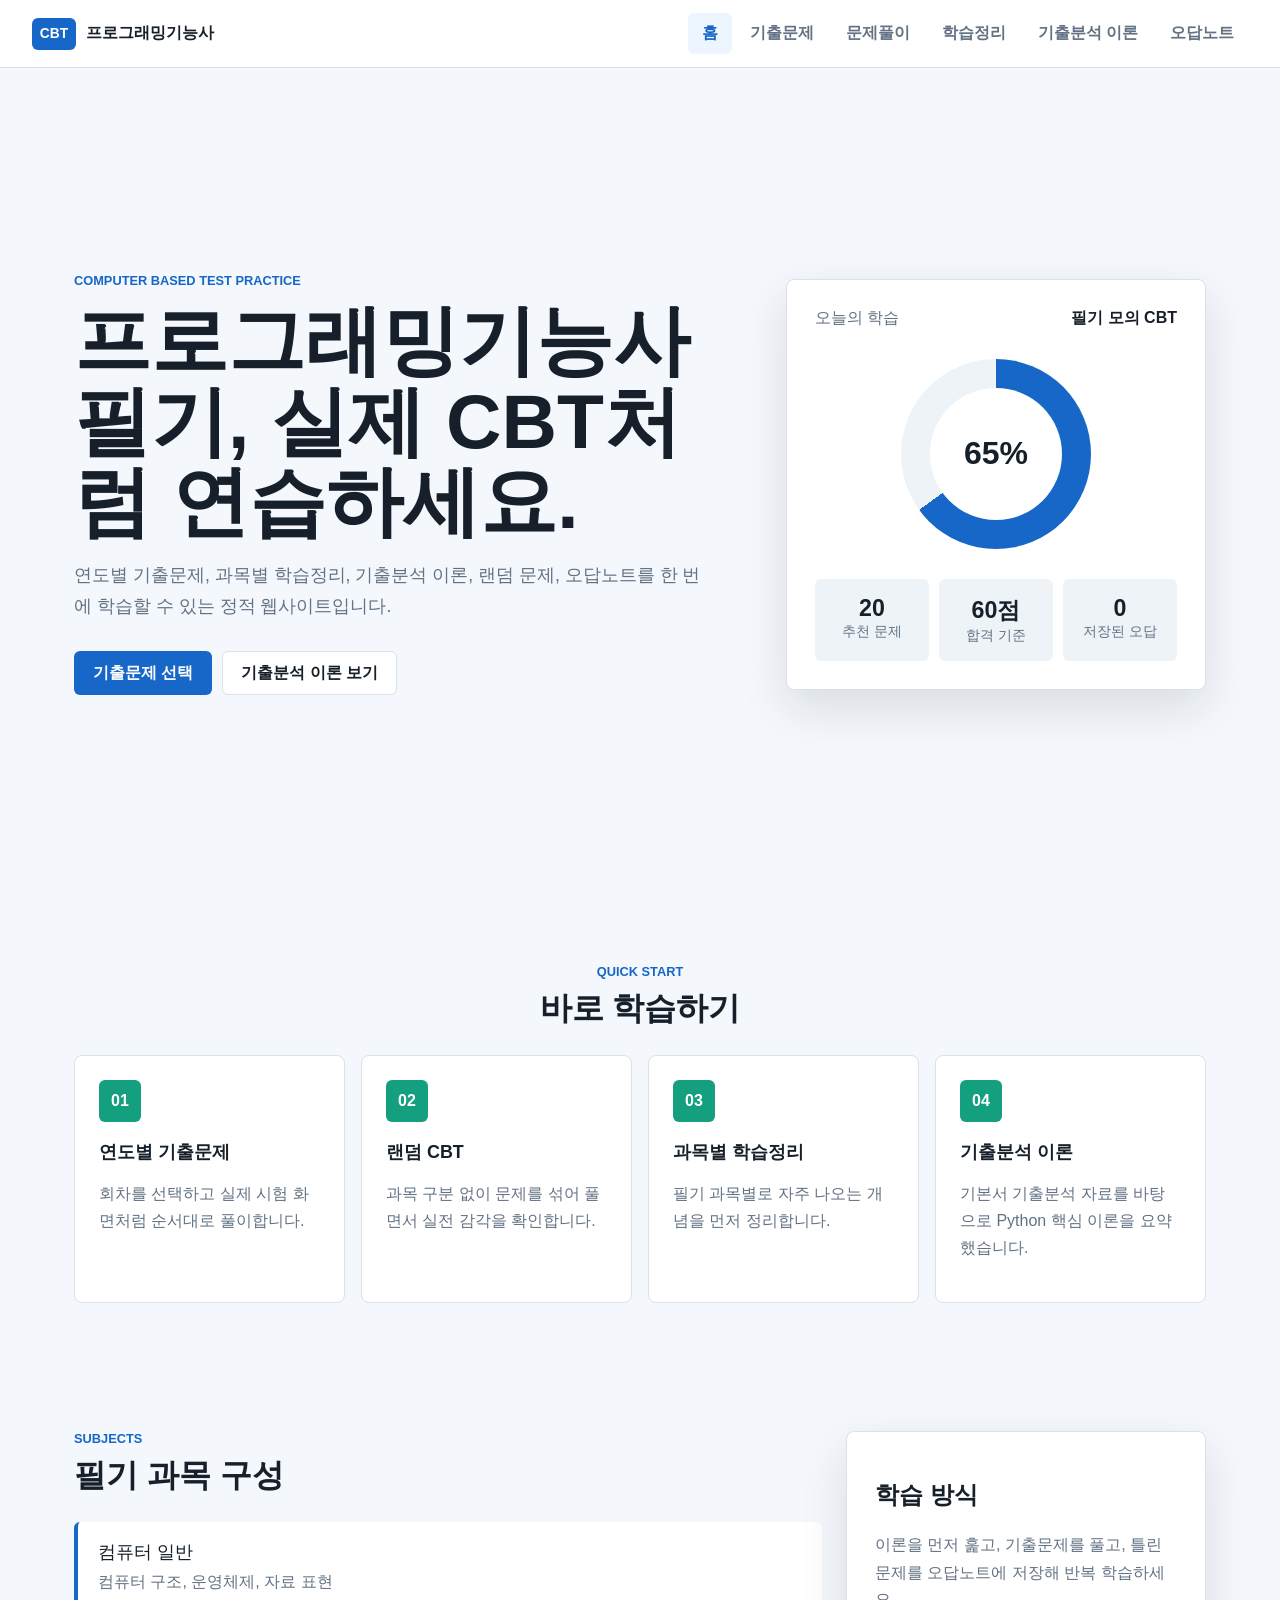
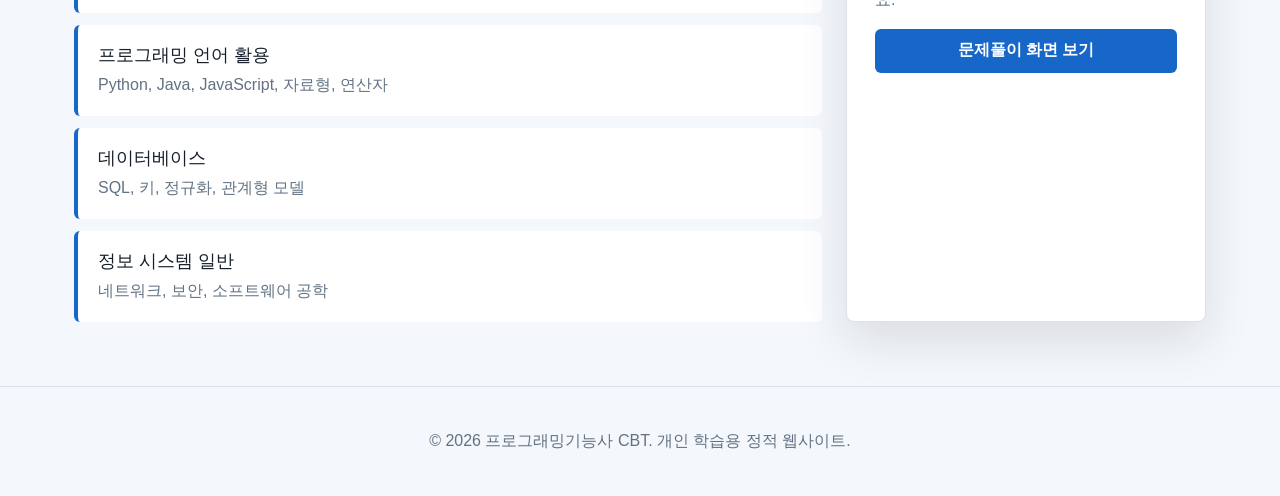
==== index.html @ 8506a298 "Add files via upload" ====
<!DOCTYPE html>
<html lang="ko">
<head>
  <meta charset="UTF-8" />
  <meta name="viewport" content="width=device-width, initial-scale=1.0" />
  <title>프로그래밍기능사 CBT</title>
  <link rel="stylesheet" href="css/style.css" />
</head>
<body>
  <header class="topbar">
    <a class="brand" href="index.html">
      <span class="brand-mark">CBT</span>
      <span>프로그래밍기능사</span>
    </a>
    <button class="icon-button menu-toggle" id="menuToggle" type="button" aria-label="메뉴 열기">☰</button>
    <nav class="nav" id="navMenu" aria-label="주요 메뉴">
      <a href="index.html" aria-current="page">홈</a>
      <a href="pages/exam-list.html">기출문제</a>
      <a href="pages/quiz.html">문제풀이</a>
      <a href="pages/study.html">학습정리</a>
      <a href="pages/theory-python.html">기출분석 이론</a>
      <a href="pages/wrong-note.html">오답노트</a>
    </nav>
  </header>

  <main>
    <section class="hero">
      <div class="hero-copy">
        <p class="eyebrow">Computer Based Test Practice</p>
        <h1>프로그래밍기능사 필기, 실제 CBT처럼 연습하세요.</h1>
        <p class="hero-desc">
          연도별 기출문제, 과목별 학습정리, 기출분석 이론, 랜덤 문제, 오답노트를 한 번에 학습할 수 있는 정적 웹사이트입니다.
        </p>
        <div class="actions">
          <a class="button primary" href="pages/exam-list.html">기출문제 선택</a>
          <a class="button secondary" href="pages/theory-python.html">기출분석 이론 보기</a>
        </div>
      </div>

      <section class="exam-panel" aria-label="오늘의 CBT 현황">
        <div class="panel-head">
          <span>오늘의 학습</span>
          <strong>필기 모의 CBT</strong>
        </div>
        <div class="progress-ring" aria-label="목표 달성률 65%">
          <span>65%</span>
        </div>
        <div class="panel-grid">
          <div><strong>20</strong><span>추천 문제</span></div>
          <div><strong>60점</strong><span>합격 기준</span></div>
          <div><strong id="wrongCount">0</strong><span>저장된 오답</span></div>
        </div>
      </section>
    </section>

    <section class="section">
      <div class="section-heading">
        <p>Quick Start</p>
        <h2>바로 학습하기</h2>
      </div>
      <div class="quick-grid">
        <a class="quick-card" href="pages/exam-list.html">
          <span class="quick-icon">01</span>
          <h3>연도별 기출문제</h3>
          <p>회차를 선택하고 실제 시험 화면처럼 순서대로 풀이합니다.</p>
        </a>
        <a class="quick-card" href="pages/quiz.html?mode=random">
          <span class="quick-icon">02</span>
          <h3>랜덤 CBT</h3>
          <p>과목 구분 없이 문제를 섞어 풀면서 실전 감각을 확인합니다.</p>
        </a>
        <a class="quick-card" href="pages/study.html">
          <span class="quick-icon">03</span>
          <h3>과목별 학습정리</h3>
          <p>필기 과목별로 자주 나오는 개념을 먼저 정리합니다.</p>
        </a>
        <a class="quick-card" href="pages/theory-python.html">
          <span class="quick-icon">04</span>
          <h3>기출분석 이론</h3>
          <p>기본서 기출분석 자료를 바탕으로 Python 핵심 이론을 요약했습니다.</p>
        </a>
      </div>
    </section>

    <section class="section split-section">
      <div>
        <div class="section-heading left">
          <p>Subjects</p>
          <h2>필기 과목 구성</h2>
        </div>
        <div class="subject-stack">
          <article><span>컴퓨터 일반</span><p>컴퓨터 구조, 운영체제, 자료 표현</p></article>
          <article><span>프로그래밍 언어 활용</span><p>Python, Java, JavaScript, 자료형, 연산자</p></article>
          <article><span>데이터베이스</span><p>SQL, 키, 정규화, 관계형 모델</p></article>
          <article><span>정보 시스템 일반</span><p>네트워크, 보안, 소프트웨어 공학</p></article>
        </div>
      </div>
      <aside class="notice-panel">
        <h2>학습 방식</h2>
        <p>이론을 먼저 훑고, 기출문제를 풀고, 틀린 문제를 오답노트에 저장해 반복 학습하세요.</p>
        <a class="button primary full" href="pages/quiz.html">문제풀이 화면 보기</a>
      </aside>
    </section>
  </main>

  <footer class="footer">
    <p>© 2026 프로그래밍기능사 CBT. 개인 학습용 정적 웹사이트.</p>
  </footer>

  <script src="js/main.js"></script>
</body>
</html>
---- css/style.css ----
:root {
  --bg: #f4f7fb;
  --surface: #ffffff;
  --surface-2: #eef3f8;
  --line: #d9e1ea;
  --text: #17202a;
  --muted: #627284;
  --primary: #1667c7;
  --primary-dark: #0e4f9f;
  --accent: #149f7f;
  --danger: #d64c4c;
  --shadow: 0 18px 48px rgba(23, 32, 42, 0.12);
}

* {
  box-sizing: border-box;
}

body {
  margin: 0;
  min-height: 100vh;
  color: var(--text);
  background: var(--bg);
  font-family: Arial, "Noto Sans KR", sans-serif;
}

a {
  color: inherit;
  text-decoration: none;
}

button,
input {
  font: inherit;
}

.topbar {
  position: sticky;
  top: 0;
  z-index: 10;
  display: flex;
  align-items: center;
  justify-content: space-between;
  min-height: 68px;
  padding: 0 32px;
  background: rgba(255, 255, 255, 0.94);
  border-bottom: 1px solid var(--line);
  backdrop-filter: blur(16px);
}

.topbar.compact {
  position: static;
}

.brand {
  display: inline-flex;
  align-items: center;
  gap: 10px;
  font-weight: 800;
}

.brand-mark {
  display: inline-grid;
  width: 44px;
  height: 32px;
  place-items: center;
  color: #fff;
  background: var(--primary);
  border-radius: 6px;
  font-size: 0.86rem;
}

.nav {
  display: flex;
  align-items: center;
  gap: 4px;
}

.nav a {
  padding: 10px 14px;
  border-radius: 6px;
  color: var(--muted);
  font-weight: 700;
}

.nav a:hover,
.nav a[aria-current="page"] {
  color: var(--primary);
  background: #edf5ff;
}

.icon-button {
  border: 0;
  background: transparent;
  cursor: pointer;
}

.menu-toggle {
  display: none;
  font-size: 1.4rem;
}

.hero {
  display: grid;
  grid-template-columns: minmax(0, 1.1fr) 420px;
  gap: 48px;
  align-items: center;
  max-width: 1180px;
  min-height: calc(100vh - 68px);
  margin: 0 auto;
  padding: 56px 24px;
}

.hero-copy h1 {
  max-width: 760px;
  margin: 12px 0 18px;
  font-size: clamp(2.4rem, 6vw, 4.8rem);
  line-height: 1.05;
  letter-spacing: 0;
}

.eyebrow,
.section-heading p,
.page-title p {
  margin: 0;
  color: var(--primary);
  font-size: 0.8rem;
  font-weight: 800;
  text-transform: uppercase;
}

.hero-desc {
  max-width: 640px;
  margin: 0;
  color: var(--muted);
  font-size: 1.1rem;
  line-height: 1.8;
}

.actions,
.quiz-actions {
  display: flex;
  flex-wrap: wrap;
  gap: 10px;
  margin-top: 28px;
}

.button {
  display: inline-flex;
  align-items: center;
  justify-content: center;
  min-height: 44px;
  padding: 0 18px;
  border: 1px solid transparent;
  border-radius: 6px;
  cursor: pointer;
  font-weight: 800;
}

.button.primary {
  color: #fff;
  background: var(--primary);
}

.button.primary:hover {
  background: var(--primary-dark);
}

.button.secondary {
  color: var(--text);
  background: var(--surface);
  border-color: var(--line);
}

.button.full {
  width: 100%;
}

.button:disabled {
  opacity: 0.45;
  cursor: not-allowed;
}

.exam-panel,
.notice-panel {
  padding: 28px;
  background: var(--surface);
  border: 1px solid var(--line);
  border-radius: 8px;
  box-shadow: var(--shadow);
}

.panel-head {
  display: flex;
  justify-content: space-between;
  gap: 16px;
  color: var(--muted);
}

.panel-head strong {
  color: var(--text);
}

.progress-ring {
  display: grid;
  width: 190px;
  height: 190px;
  place-items: center;
  margin: 30px auto;
  background: conic-gradient(var(--primary) 0 65%, var(--surface-2) 65% 100%);
  border-radius: 50%;
}

.progress-ring span {
  display: grid;
  width: 132px;
  height: 132px;
  place-items: center;
  background: var(--surface);
  border-radius: 50%;
  font-size: 2rem;
  font-weight: 900;
}

.panel-grid,
.score-summary {
  display: grid;
  grid-template-columns: repeat(3, 1fr);
  gap: 10px;
}

.panel-grid div,
.score-summary div {
  padding: 16px;
  background: var(--surface-2);
  border-radius: 6px;
  text-align: center;
}

.panel-grid strong,
.score-summary strong {
  display: block;
  font-size: 1.45rem;
}

.panel-grid span,
.score-summary span {
  color: var(--muted);
  font-size: 0.86rem;
}

.section,
.page-shell {
  max-width: 1180px;
  margin: 0 auto;
  padding: 64px 24px;
}

.section-heading,
.page-title {
  margin-bottom: 24px;
  text-align: center;
}

.section-heading.left {
  text-align: left;
}

.section-heading h2,
.page-title h1 {
  margin: 8px 0 0;
  font-size: 2rem;
}

.quick-grid,
.study-grid {
  display: grid;
  grid-template-columns: repeat(4, 1fr);
  gap: 16px;
}

.quick-card,
.study-grid article,
.exam-card,
.wrong-card,
.empty-state {
  background: var(--surface);
  border: 1px solid var(--line);
  border-radius: 8px;
}

.quick-card {
  display: block;
  min-height: 210px;
  padding: 24px;
}

.quick-card:hover {
  border-color: var(--primary);
  box-shadow: 0 12px 30px rgba(22, 103, 199, 0.12);
}

.quick-icon {
  display: inline-grid;
  width: 42px;
  height: 42px;
  place-items: center;
  color: #fff;
  background: var(--accent);
  border-radius: 6px;
  font-weight: 900;
}

.quick-card h3,
.subject-stack span,
.study-grid h2,
.exam-card h2,
.wrong-card h2 {
  margin: 18px 0 8px;
  font-size: 1.12rem;
}

.quick-card p,
.subject-stack p,
.study-grid p,
.exam-card p,
.wrong-card p,
.notice-panel p {
  color: var(--muted);
  line-height: 1.7;
}

.split-section {
  display: grid;
  grid-template-columns: minmax(0, 1fr) 360px;
  gap: 24px;
}

.subject-stack {
  display: grid;
  gap: 12px;
}

.subject-stack article {
  padding: 18px 20px;
  background: var(--surface);
  border-left: 4px solid var(--primary);
  border-radius: 6px;
}

.subject-stack p {
  margin: 4px 0 0;
}

.footer {
  padding: 28px 24px;
  color: var(--muted);
  text-align: center;
  border-top: 1px solid var(--line);
}

.exam-list,
.wrong-list {
  display: grid;
  gap: 14px;
}

.exam-card,
.wrong-card {
  display: grid;
  grid-template-columns: minmax(0, 1fr) auto auto;
  gap: 20px;
  align-items: center;
  padding: 22px;
}

.exam-label,
.question-meta span,
.wrong-card span {
  display: inline-flex;
  padding: 6px 10px;
  color: var(--primary);
  background: #edf5ff;
  border-radius: 6px;
  font-size: 0.82rem;
  font-weight: 800;
}

.exam-meta {
  min-width: 86px;
  text-align: center;
}

.exam-meta strong {
  display: block;
  font-size: 1.7rem;
}

.exam-meta span {
  color: var(--muted);
  font-size: 0.82rem;
}

.quiz-layout {
  display: grid;
  grid-template-columns: 330px minmax(0, 1fr);
  min-height: calc(100vh - 68px);
}

.quiz-side {
  display: flex;
  flex-direction: column;
  gap: 24px;
  padding: 28px;
  background: #17202a;
  color: #fff;
}

.quiz-side .eyebrow {
  color: #84c5ff;
}

.quiz-side h1 {
  margin: 8px 0 0;
  font-size: 1.8rem;
}

.quiz-meter {
  display: grid;
  gap: 10px;
}

.meter-track {
  height: 10px;
  overflow: hidden;
  background: rgba(255, 255, 255, 0.2);
  border-radius: 999px;
}

.meter-track span {
  display: block;
  width: 0;
  height: 100%;
  background: var(--accent);
}

.quiz-side .score-summary div {
  background: rgba(255, 255, 255, 0.08);
}

.quiz-side .score-summary span {
  color: #c8d4df;
}

.number-board {
  display: grid;
  grid-template-columns: repeat(5, 1fr);
  gap: 8px;
}

.number-board button {
  height: 38px;
  color: #fff;
  background: rgba(255, 255, 255, 0.1);
  border: 1px solid rgba(255, 255, 255, 0.18);
  border-radius: 6px;
  cursor: pointer;
}

.number-board button.active {
  background: var(--primary);
}

.number-board button.solved {
  border-color: var(--accent);
}

.quiz-main {
  display: flex;
  flex-direction: column;
  justify-content: center;
  gap: 16px;
  padding: 32px;
}

.question-card {
  padding: 30px;
  background: var(--surface);
  border: 1px solid var(--line);
  border-radius: 8px;
  box-shadow: var(--shadow);
}

.question-meta {
  display: flex;
  flex-wrap: wrap;
  gap: 8px;
  margin-bottom: 18px;
}

.question-card h2 {
  margin: 0 0 24px;
  font-size: 1.45rem;
  line-height: 1.55;
}

.choice-list {
  display: grid;
  gap: 10px;
}

.choice {
  display: grid;
  grid-template-columns: 38px minmax(0, 1fr);
  gap: 12px;
  align-items: center;
  width: 100%;
  min-height: 58px;
  padding: 10px 14px;
  background: var(--surface);
  border: 1px solid var(--line);
  border-radius: 6px;
  cursor: pointer;
  text-align: left;
}

.choice span {
  display: grid;
  width: 34px;
  height: 34px;
  place-items: center;
  background: var(--surface-2);
  border-radius: 6px;
  font-weight: 900;
}

.choice.selected {
  border-color: var(--primary);
  background: #edf5ff;
}

.choice.correct {
  border-color: var(--accent);
  background: #eaf8f4;
}

.choice.wrong {
  border-color: var(--danger);
  background: #fff0f0;
}

.answer-box {
  margin-top: 18px;
  padding: 18px;
  background: var(--surface-2);
  border-radius: 6px;
}

.answer-box p {
  margin: 8px 0 0;
  color: var(--muted);
  line-height: 1.6;
}

.hidden {
  display: none;
}

.study-grid {
  grid-template-columns: repeat(2, 1fr);
}

.study-grid article,
.empty-state {
  padding: 24px;
}

.wrong-card {
  grid-template-columns: minmax(0, 1fr) auto;
}

.page-desc {
  max-width: 720px;
  margin: 12px auto 0;
  color: var(--muted);
  line-height: 1.7;
  text-transform: none;
  font-size: 1rem;
  font-weight: 400;
}

.text-link {
  display: inline-flex;
  margin-top: 10px;
  color: var(--primary);
  font-weight: 800;
}

.theory-shell {
  max-width: 1220px;
}

.theory-layout {
  display: grid;
  grid-template-columns: 220px minmax(0, 1fr);
  gap: 24px;
  align-items: start;
}

.theory-toc {
  position: sticky;
  top: 88px;
  display: grid;
  gap: 6px;
  padding: 14px;
  background: var(--surface);
  border: 1px solid var(--line);
  border-radius: 8px;
}

.theory-toc a {
  padding: 10px 12px;
  color: var(--muted);
  border-radius: 6px;
  font-weight: 800;
}

.theory-toc a:hover {
  color: var(--primary);
  background: #edf5ff;
}

.theory-content {
  display: grid;
  gap: 18px;
}

.theory-section {
  padding: 28px;
  background: var(--surface);
  border: 1px solid var(--line);
  border-radius: 8px;
}

.chapter-label {
  display: inline-grid;
  width: 42px;
  height: 34px;
  place-items: center;
  color: #fff;
  background: #8d67a8;
  border-radius: 6px;
  font-weight: 900;
}

.theory-section h2 {
  margin: 16px 0 10px;
  font-size: 1.45rem;
}

.theory-section p,
.theory-list {
  color: var(--muted);
  line-height: 1.75;
}

.theory-section pre {
  overflow-x: auto;
  margin: 18px 0 0;
  padding: 18px;
  background: #f0f3f6;
  border: 1px solid var(--line);
  border-radius: 6px;
}

.theory-section code {
  color: #17202a;
  font-family: Consolas, "Courier New", monospace;
  line-height: 1.6;
}

.note-box,
.tip-box {
  margin-top: 16px;
  padding: 16px;
  border-radius: 6px;
}

.note-box {
  background: #edf5ff;
  border-left: 4px solid var(--primary);
}

.tip-box {
  background: #f6effa;
  border-left: 4px solid #8d67a8;
}

.note-box p,
.tip-box p {
  margin: 6px 0 0;
}

.table-wrap {
  overflow-x: auto;
  margin-top: 16px;
}

.table-wrap table {
  width: 100%;
  border-collapse: collapse;
  min-width: 520px;
  background: var(--surface);
}

.table-wrap th,
.table-wrap td {
  padding: 12px 14px;
  border: 1px solid var(--line);
  text-align: left;
  vertical-align: top;
}

.table-wrap th {
  background: var(--surface-2);
}

.exam-point-grid {
  display: grid;
  grid-template-columns: repeat(2, 1fr);
  gap: 12px;
  margin-top: 16px;
}

.exam-point-grid div {
  padding: 16px;
  background: var(--surface-2);
  border-radius: 6px;
}

.exam-point-grid strong {
  display: block;
  margin-bottom: 6px;
}

@media (max-width: 920px) {
  .topbar {
    padding: 0 18px;
  }

  .menu-toggle {
    display: block;
  }

  .nav {
    position: absolute;
    top: 68px;
    right: 18px;
    left: 18px;
    display: none;
    flex-direction: column;
    align-items: stretch;
    padding: 12px;
    background: var(--surface);
    border: 1px solid var(--line);
    border-radius: 8px;
    box-shadow: var(--shadow);
  }

  .nav.open {
    display: flex;
  }

  .desktop-only {
    display: none;
  }

  .hero,
  .split-section,
  .quiz-layout,
  .theory-layout {
    grid-template-columns: 1fr;
  }

  .theory-toc {
    position: static;
    grid-template-columns: repeat(2, 1fr);
  }

  .hero {
    min-height: auto;
  }

  .quick-grid,
  .study-grid {
    grid-template-columns: repeat(2, 1fr);
  }

  .quiz-side {
    min-height: auto;
  }
}

@media (max-width: 640px) {
  .hero,
  .section,
  .page-shell,
  .quiz-main {
    padding: 36px 16px;
  }

  .quick-grid,
  .study-grid,
  .panel-grid,
  .score-summary {
    grid-template-columns: 1fr;
  }

  .exam-card,
  .wrong-card,
  .exam-point-grid {
    grid-template-columns: 1fr;
  }

  .quiz-actions {
    display: grid;
    grid-template-columns: 1fr 1fr;
  }
}
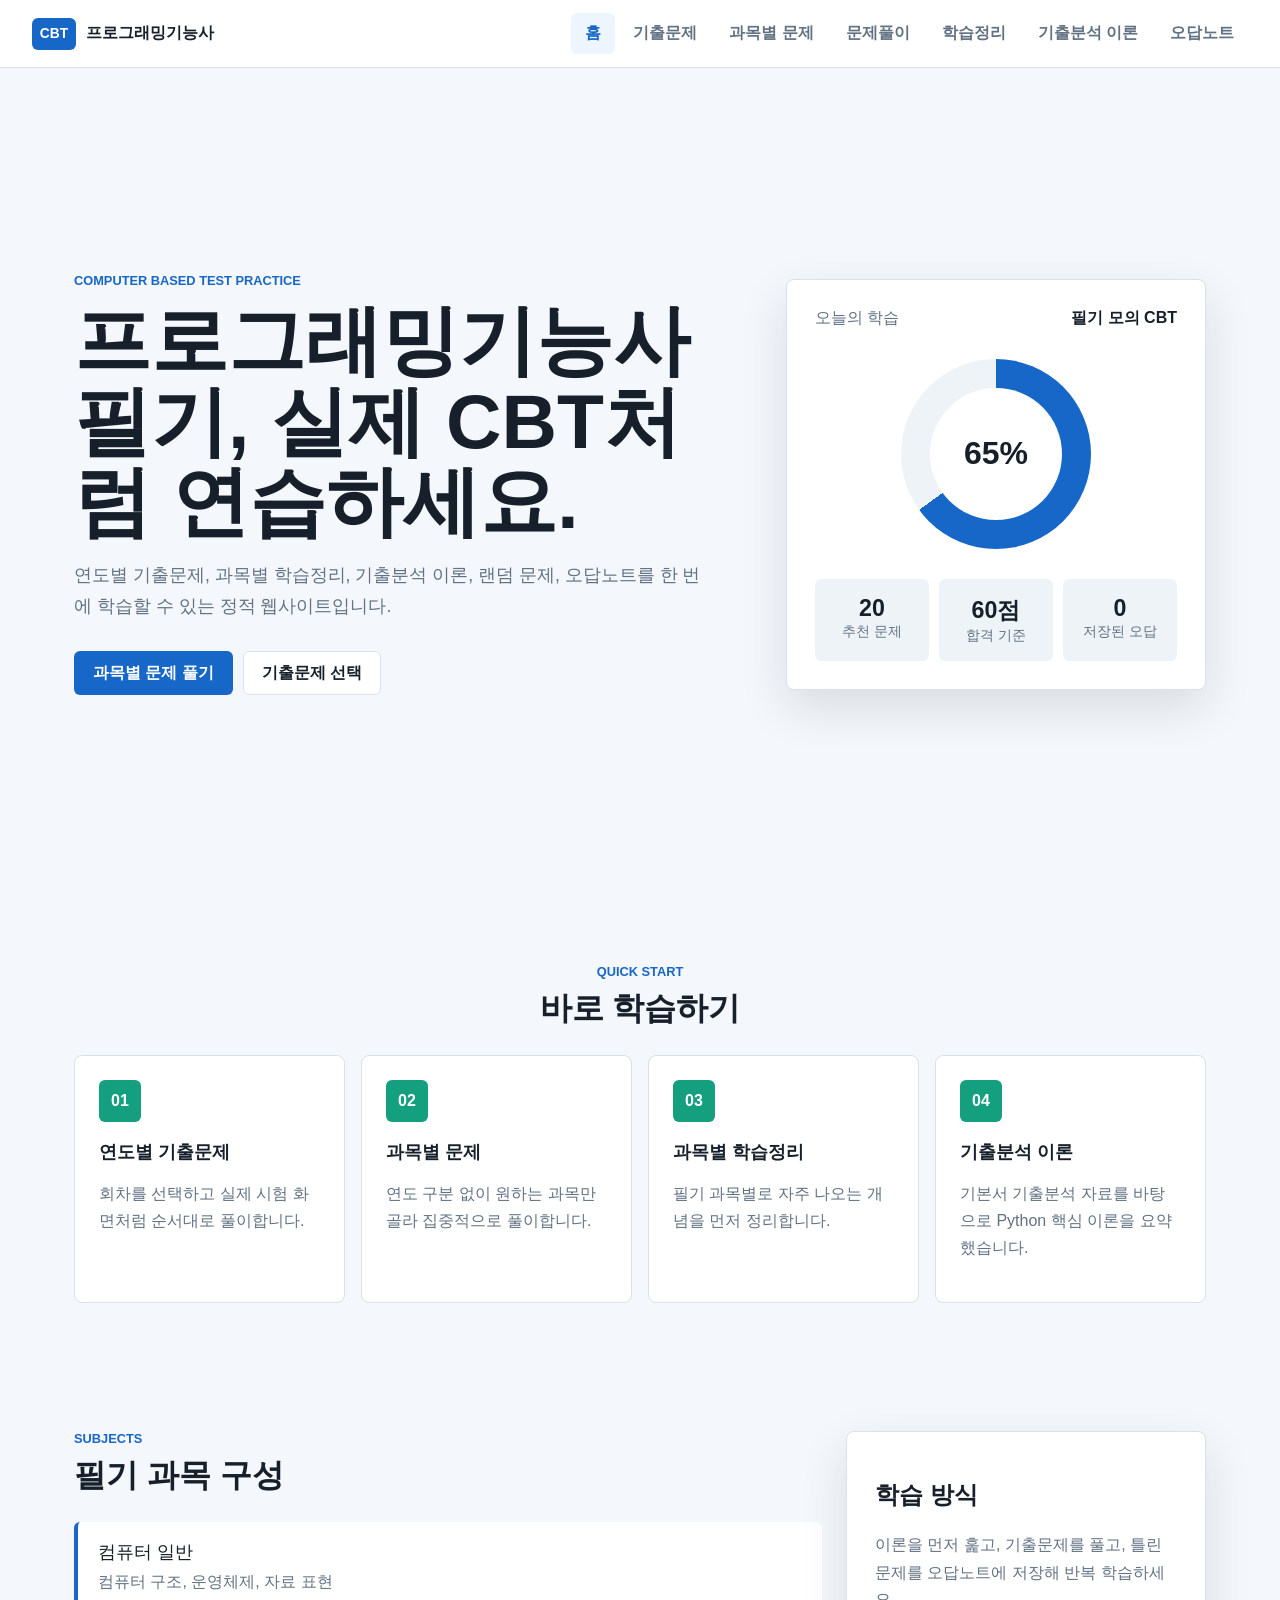
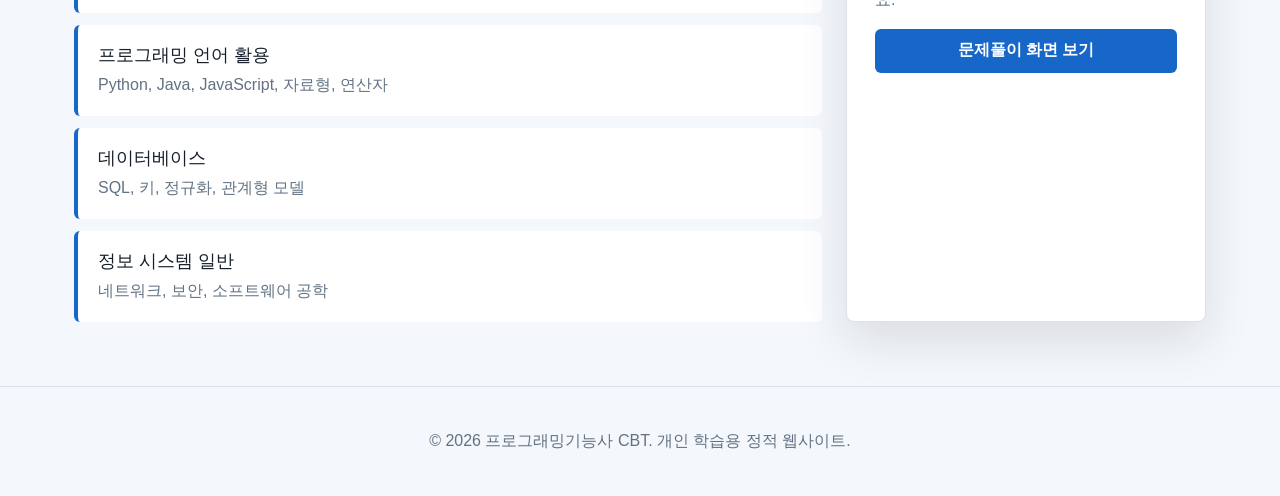
==== commit e5ded75e: "Add files via upload" ====
--- a/index.html
+++ b/index.html
@@ -16,6 +16,7 @@
     <nav class="nav" id="navMenu" aria-label="주요 메뉴">
       <a href="index.html" aria-current="page">홈</a>
       <a href="pages/exam-list.html">기출문제</a>
+      <a href="pages/subject-list.html">과목별 문제</a>
       <a href="pages/quiz.html">문제풀이</a>
       <a href="pages/study.html">학습정리</a>
       <a href="pages/theory-python.html">기출분석 이론</a>
@@ -32,8 +33,8 @@
           연도별 기출문제, 과목별 학습정리, 기출분석 이론, 랜덤 문제, 오답노트를 한 번에 학습할 수 있는 정적 웹사이트입니다.
         </p>
         <div class="actions">
-          <a class="button primary" href="pages/exam-list.html">기출문제 선택</a>
-          <a class="button secondary" href="pages/theory-python.html">기출분석 이론 보기</a>
+        <a class="button primary" href="pages/subject-list.html">과목별 문제 풀기</a>
+        <a class="button secondary" href="pages/exam-list.html">기출문제 선택</a>
         </div>
       </div>
 
@@ -64,10 +65,10 @@
           <h3>연도별 기출문제</h3>
           <p>회차를 선택하고 실제 시험 화면처럼 순서대로 풀이합니다.</p>
         </a>
-        <a class="quick-card" href="pages/quiz.html?mode=random">
+        <a class="quick-card" href="pages/subject-list.html">
           <span class="quick-icon">02</span>
-          <h3>랜덤 CBT</h3>
-          <p>과목 구분 없이 문제를 섞어 풀면서 실전 감각을 확인합니다.</p>
+          <h3>과목별 문제</h3>
+          <p>연도 구분 없이 원하는 과목만 골라 집중적으로 풀이합니다.</p>
         </a>
         <a class="quick-card" href="pages/study.html">
           <span class="quick-icon">03</span>
--- a/css/style.css
+++ b/css/style.css
@@ -467,12 +467,27 @@
   cursor: pointer;
 }
 
+.number-board button.unsolved {
+  color: #d8e2ec;
+  background: #26313d;
+  border-color: #4a5664;
+}
+
+.number-board button.solved {
+  color: #ffffff;
+  background: #149f7f;
+  border-color: #41d4b2;
+  box-shadow: inset 0 0 0 1px rgba(255, 255, 255, 0.18);
+}
+
 .number-board button.active {
   background: var(--primary);
-}
-
-.number-board button.solved {
-  border-color: var(--accent);
+  border-color: #84c5ff;
+  box-shadow: 0 0 0 2px rgba(132, 197, 255, 0.28);
+}
+
+.number-board button.active.solved {
+  background: linear-gradient(135deg, var(--primary) 0 58%, var(--accent) 58% 100%);
 }
 
 .quiz-main {
@@ -502,6 +517,7 @@
   margin: 0 0 24px;
   font-size: 1.45rem;
   line-height: 1.55;
+  white-space: pre-wrap;
 }
 
 .choice-list {
@@ -577,6 +593,39 @@
 
 .wrong-card {
   grid-template-columns: minmax(0, 1fr) auto;
+}
+
+.subject-practice-grid {
+  display: grid;
+  gap: 14px;
+}
+
+.subject-practice-card {
+  display: grid;
+  grid-template-columns: minmax(0, 1fr) auto auto;
+  gap: 20px;
+  align-items: center;
+  padding: 22px;
+  background: var(--surface);
+  border: 1px solid var(--line);
+  border-radius: 8px;
+}
+
+.subject-practice-card h2 {
+  margin: 18px 0 8px;
+  font-size: 1.2rem;
+}
+
+.subject-practice-card p {
+  margin: 0;
+  color: var(--muted);
+  line-height: 1.7;
+}
+
+.subject-practice-card small {
+  display: block;
+  margin-top: 10px;
+  color: var(--muted);
 }
 
 .page-desc {
@@ -818,6 +867,7 @@
 
   .exam-card,
   .wrong-card,
+  .subject-practice-card,
   .exam-point-grid {
     grid-template-columns: 1fr;
   }
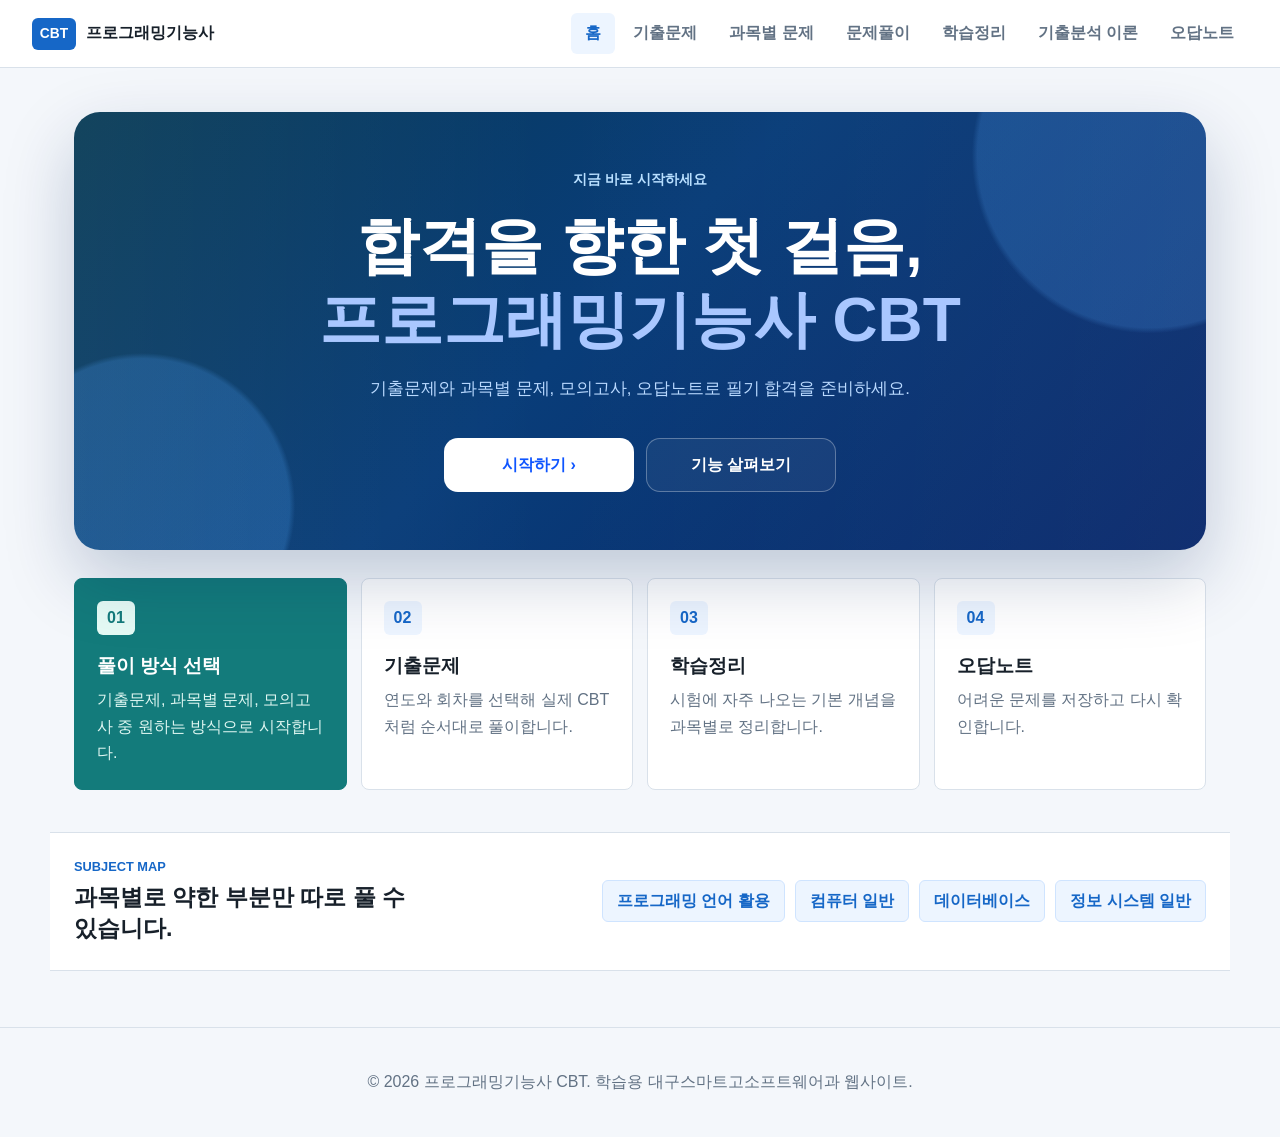
==== commit 1eb09e6a: "Add files via upload" ====
--- a/index.html
+++ b/index.html
@@ -25,87 +25,57 @@
   </header>
 
   <main>
-    <section class="hero">
-      <div class="hero-copy">
-        <p class="eyebrow">Computer Based Test Practice</p>
-        <h1>프로그래밍기능사 필기, 실제 CBT처럼 연습하세요.</h1>
-        <p class="hero-desc">
-          연도별 기출문제, 과목별 학습정리, 기출분석 이론, 랜덤 문제, 오답노트를 한 번에 학습할 수 있는 정적 웹사이트입니다.
-        </p>
-        <div class="actions">
-        <a class="button primary" href="pages/subject-list.html">과목별 문제 풀기</a>
-        <a class="button secondary" href="pages/exam-list.html">기출문제 선택</a>
+    <section class="landing-hero">
+      <div class="landing-hero-inner">
+        <span class="hero-kicker">지금 바로 시작하세요</span>
+        <h1>합격을 향한 첫 걸음,<br /><strong>프로그래밍기능사 CBT</strong></h1>
+        <p>기출문제와 과목별 문제, 모의고사, 오답노트로 필기 합격을 준비하세요.</p>
+        <div class="landing-actions">
+          <a class="landing-button primary" href="pages/subject-list.html">시작하기 ›</a>
+          <a class="landing-button ghost" href="#features">기능 살펴보기</a>
         </div>
-      </div>
-
-      <section class="exam-panel" aria-label="오늘의 CBT 현황">
-        <div class="panel-head">
-          <span>오늘의 학습</span>
-          <strong>필기 모의 CBT</strong>
-        </div>
-        <div class="progress-ring" aria-label="목표 달성률 65%">
-          <span>65%</span>
-        </div>
-        <div class="panel-grid">
-          <div><strong>20</strong><span>추천 문제</span></div>
-          <div><strong>60점</strong><span>합격 기준</span></div>
-          <div><strong id="wrongCount">0</strong><span>저장된 오답</span></div>
-        </div>
-      </section>
-    </section>
-
-    <section class="section">
-      <div class="section-heading">
-        <p>Quick Start</p>
-        <h2>바로 학습하기</h2>
-      </div>
-      <div class="quick-grid">
-        <a class="quick-card" href="pages/exam-list.html">
-          <span class="quick-icon">01</span>
-          <h3>연도별 기출문제</h3>
-          <p>회차를 선택하고 실제 시험 화면처럼 순서대로 풀이합니다.</p>
-        </a>
-        <a class="quick-card" href="pages/subject-list.html">
-          <span class="quick-icon">02</span>
-          <h3>과목별 문제</h3>
-          <p>연도 구분 없이 원하는 과목만 골라 집중적으로 풀이합니다.</p>
-        </a>
-        <a class="quick-card" href="pages/study.html">
-          <span class="quick-icon">03</span>
-          <h3>과목별 학습정리</h3>
-          <p>필기 과목별로 자주 나오는 개념을 먼저 정리합니다.</p>
-        </a>
-        <a class="quick-card" href="pages/theory-python.html">
-          <span class="quick-icon">04</span>
-          <h3>기출분석 이론</h3>
-          <p>기본서 기출분석 자료를 바탕으로 Python 핵심 이론을 요약했습니다.</p>
-        </a>
       </div>
     </section>
 
-    <section class="section split-section">
+    <section class="home-modes" id="features">
+      <a class="mode-card primary-mode" href="pages/subject-list.html">
+        <span>01</span>
+        <h2>풀이 방식 선택</h2>
+        <p>기출문제, 과목별 문제, 모의고사 중 원하는 방식으로 시작합니다.</p>
+      </a>
+      <a class="mode-card" href="pages/exam-list.html">
+        <span>02</span>
+        <h2>기출문제</h2>
+        <p>연도와 회차를 선택해 실제 CBT처럼 순서대로 풀이합니다.</p>
+      </a>
+      <a class="mode-card" href="pages/study.html">
+        <span>03</span>
+        <h2>학습정리</h2>
+        <p>시험에 자주 나오는 기본 개념을 과목별로 정리합니다.</p>
+      </a>
+      <a class="mode-card" href="pages/wrong-note.html">
+        <span>04</span>
+        <h2>오답노트</h2>
+        <p>어려운 문제를 저장하고 다시 확인합니다.</p>
+      </a>
+    </section>
+
+    <section class="home-band">
       <div>
-        <div class="section-heading left">
-          <p>Subjects</p>
-          <h2>필기 과목 구성</h2>
-        </div>
-        <div class="subject-stack">
-          <article><span>컴퓨터 일반</span><p>컴퓨터 구조, 운영체제, 자료 표현</p></article>
-          <article><span>프로그래밍 언어 활용</span><p>Python, Java, JavaScript, 자료형, 연산자</p></article>
-          <article><span>데이터베이스</span><p>SQL, 키, 정규화, 관계형 모델</p></article>
-          <article><span>정보 시스템 일반</span><p>네트워크, 보안, 소프트웨어 공학</p></article>
-        </div>
+        <p class="eyebrow">Subject Map</p>
+        <h2>과목별로 약한 부분만 따로 풀 수 있습니다.</h2>
       </div>
-      <aside class="notice-panel">
-        <h2>학습 방식</h2>
-        <p>이론을 먼저 훑고, 기출문제를 풀고, 틀린 문제를 오답노트에 저장해 반복 학습하세요.</p>
-        <a class="button primary full" href="pages/quiz.html">문제풀이 화면 보기</a>
-      </aside>
+      <div class="subject-strip">
+        <a href="pages/quiz.html?subject=프로그래밍%20언어%20활용">프로그래밍 언어 활용</a>
+        <a href="pages/quiz.html?subject=컴퓨터%20일반">컴퓨터 일반</a>
+        <a href="pages/quiz.html?subject=데이터베이스">데이터베이스</a>
+        <a href="pages/quiz.html?subject=정보%20시스템%20일반">정보 시스템 일반</a>
+      </div>
     </section>
   </main>
 
   <footer class="footer">
-    <p>© 2026 프로그래밍기능사 CBT. 개인 학습용 정적 웹사이트.</p>
+    <p>© 2026 프로그래밍기능사 CBT. 학습용 대구스마트고소프트웨어과 웹사이트.</p>
   </footer>
 
   <script src="js/main.js"></script>
--- a/css/style.css
+++ b/css/style.css
@@ -790,6 +790,437 @@
 .exam-point-grid strong {
   display: block;
   margin-bottom: 6px;
+}
+
+.mode-shell {
+  max-width: 1380px;
+}
+
+.mode-panel {
+  padding: 24px 0 8px;
+}
+
+.mode-title {
+  margin-bottom: 28px;
+  text-align: center;
+}
+
+.mode-title p {
+  margin: 0;
+  color: var(--primary);
+  font-size: 0.82rem;
+  font-weight: 900;
+  text-transform: uppercase;
+}
+
+.mode-title h1 {
+  margin: 8px 0 0;
+  font-size: 2rem;
+}
+
+.exam-info-table {
+  display: grid;
+  width: 100%;
+  overflow: hidden;
+  border-bottom: 1px solid #cfe1e1;
+}
+
+.table-row {
+  display: grid;
+  grid-template-columns: 1fr 3fr 1fr 1fr;
+  min-height: 52px;
+  align-items: center;
+}
+
+.table-row span {
+  display: grid;
+  min-height: 52px;
+  place-items: center;
+  padding: 12px;
+  border-right: 1px solid #d5e4e4;
+  border-bottom: 1px solid #d5e4e4;
+  text-align: center;
+}
+
+.table-row span:last-child {
+  border-right: 0;
+}
+
+.table-head span {
+  color: #fff;
+  background: #18b889;
+  font-size: 1.08rem;
+  font-weight: 900;
+}
+
+.table-row:not(.table-head) span:first-child {
+  background: #dceeed;
+}
+
+.pass-score {
+  grid-row: span 3;
+  color: var(--muted);
+  font-size: 1.1rem;
+}
+
+.mobile-only {
+  display: none !important;
+}
+
+.mode-form {
+  display: grid;
+  gap: 14px;
+  max-width: 980px;
+  margin: 36px 0 0;
+}
+
+.mode-option {
+  display: flex;
+  flex-wrap: wrap;
+  gap: 12px;
+  align-items: center;
+  min-height: 34px;
+  color: var(--muted);
+  font-size: 1rem;
+}
+
+.mode-option input {
+  width: 18px;
+  height: 18px;
+  accent-color: #0c9b7f;
+}
+
+.mode-option strong {
+  color: #10a779;
+  font-size: 1.05rem;
+}
+
+.mode-option select {
+  min-width: 210px;
+  height: 36px;
+  padding: 0 10px;
+  color: var(--text);
+  background: #fff;
+  border: 1px solid var(--line);
+  border-radius: 4px;
+}
+
+.mode-option select:disabled {
+  opacity: 0.45;
+}
+
+.mode-start {
+  justify-self: center;
+  min-width: 260px;
+  min-height: 58px;
+  margin-top: 36px;
+  color: #fff;
+  background: #137b7b;
+  border-radius: 20px;
+  font-size: 1.25rem;
+}
+
+.mode-start:hover {
+  background: #0f6969;
+}
+
+.home-hero {
+  display: grid;
+  grid-template-columns: minmax(0, 1fr) 420px;
+  gap: 28px;
+  align-items: stretch;
+  max-width: 1180px;
+  margin: 0 auto;
+  padding: 64px 24px 26px;
+}
+
+.home-copy {
+  display: flex;
+  flex-direction: column;
+  justify-content: center;
+  min-height: 410px;
+}
+
+.home-copy h1 {
+  max-width: 820px;
+  margin: 12px 0 18px;
+  color: var(--text);
+  font-size: clamp(2.35rem, 5vw, 4.35rem);
+  line-height: 1.08;
+  letter-spacing: 0;
+}
+
+.home-status {
+  display: flex;
+  flex-direction: column;
+  justify-content: space-between;
+  min-height: 410px;
+  padding: 24px;
+  background: var(--surface);
+  border: 1px solid var(--line);
+  border-radius: 8px;
+  box-shadow: var(--shadow);
+}
+
+.status-head {
+  display: flex;
+  justify-content: space-between;
+  gap: 16px;
+  align-items: flex-start;
+}
+
+.status-head span {
+  display: block;
+  margin-bottom: 6px;
+  color: var(--muted);
+}
+
+.status-head strong {
+  font-size: 1.1rem;
+}
+
+.status-head a {
+  display: inline-flex;
+  min-width: 58px;
+  min-height: 36px;
+  align-items: center;
+  justify-content: center;
+  color: #fff;
+  background: var(--primary);
+  border-radius: 6px;
+  font-weight: 800;
+}
+
+.status-main {
+  display: grid;
+  gap: 22px;
+}
+
+.compact-ring {
+  width: 170px;
+  height: 170px;
+  margin: 10px auto 0;
+}
+
+.compact-ring span {
+  width: 116px;
+  height: 116px;
+  font-size: 1.8rem;
+}
+
+.status-list {
+  display: grid;
+  grid-template-columns: repeat(3, 1fr);
+  gap: 10px;
+}
+
+.status-list div {
+  min-height: 92px;
+  padding: 14px 10px;
+  background: var(--surface-2);
+  border-radius: 6px;
+  text-align: center;
+}
+
+.status-list strong {
+  display: block;
+  font-size: 1.5rem;
+}
+
+.status-list span {
+  color: var(--muted);
+  font-size: 0.86rem;
+}
+
+.home-modes {
+  display: grid;
+  grid-template-columns: repeat(4, 1fr);
+  gap: 14px;
+  max-width: 1180px;
+  margin: 0 auto;
+  padding: 0 24px 42px;
+}
+
+.mode-card {
+  min-height: 180px;
+  padding: 22px;
+  background: var(--surface);
+  border: 1px solid var(--line);
+  border-radius: 8px;
+}
+
+.mode-card:hover {
+  border-color: var(--primary);
+  box-shadow: 0 12px 30px rgba(22, 103, 199, 0.12);
+}
+
+.mode-card span {
+  display: inline-grid;
+  width: 38px;
+  height: 34px;
+  place-items: center;
+  color: var(--primary);
+  background: #edf5ff;
+  border-radius: 6px;
+  font-weight: 900;
+}
+
+.mode-card h2 {
+  margin: 18px 0 8px;
+  font-size: 1.18rem;
+}
+
+.mode-card p {
+  margin: 0;
+  color: var(--muted);
+  line-height: 1.65;
+}
+
+.primary-mode {
+  color: #fff;
+  background: #137b7b;
+  border-color: #137b7b;
+}
+
+.primary-mode span {
+  color: #137b7b;
+  background: #e5fbf5;
+}
+
+.primary-mode p {
+  color: #dff7f2;
+}
+
+.home-band {
+  display: grid;
+  grid-template-columns: minmax(0, 360px) minmax(0, 1fr);
+  gap: 24px;
+  align-items: center;
+  max-width: 1180px;
+  margin: 0 auto 56px;
+  padding: 26px 24px;
+  background: var(--surface);
+  border-top: 1px solid var(--line);
+  border-bottom: 1px solid var(--line);
+}
+
+.home-band h2 {
+  margin: 8px 0 0;
+  font-size: 1.45rem;
+}
+
+.subject-strip {
+  display: flex;
+  flex-wrap: wrap;
+  gap: 10px;
+  justify-content: flex-end;
+}
+
+.subject-strip a {
+  display: inline-flex;
+  min-height: 42px;
+  align-items: center;
+  padding: 0 14px;
+  color: var(--primary);
+  background: #edf5ff;
+  border: 1px solid #cfe4ff;
+  border-radius: 6px;
+  font-weight: 800;
+}
+
+.landing-hero {
+  max-width: 1180px;
+  margin: 0 auto;
+  padding: 44px 24px 28px;
+}
+
+.landing-hero-inner {
+  position: relative;
+  display: grid;
+  min-height: 390px;
+  place-items: center;
+  overflow: hidden;
+  padding: 58px 32px;
+  color: #fff;
+  background:
+    radial-gradient(circle at 6% 90%, rgba(52, 128, 205, 0.35) 0 13%, transparent 13.5%),
+    radial-gradient(circle at 95% 10%, rgba(62, 136, 216, 0.28) 0 15%, transparent 15.5%),
+    linear-gradient(135deg, #073a55 0%, #093d79 46%, #08276b 100%);
+  border-radius: 26px;
+  box-shadow: 0 28px 70px rgba(6, 38, 91, 0.22);
+  text-align: center;
+}
+
+.landing-hero-inner::before {
+  position: absolute;
+  inset: 0;
+  content: "";
+  background: linear-gradient(90deg, rgba(255, 255, 255, 0.05), transparent 42%, rgba(255, 255, 255, 0.04));
+  pointer-events: none;
+}
+
+.hero-kicker {
+  position: relative;
+  color: #b8dfff;
+  font-size: 0.9rem;
+  font-weight: 900;
+}
+
+.landing-hero h1 {
+  position: relative;
+  margin: 20px 0 18px;
+  font-size: clamp(2.1rem, 5vw, 3.9rem);
+  line-height: 1.18;
+  letter-spacing: 0;
+}
+
+.landing-hero h1 strong {
+  color: #a9c7ff;
+  font-weight: 900;
+}
+
+.landing-hero p {
+  position: relative;
+  max-width: 760px;
+  margin: 0;
+  color: #b9d9ff;
+  line-height: 1.8;
+  font-size: 1.05rem;
+}
+
+.landing-actions {
+  position: relative;
+  display: flex;
+  flex-wrap: wrap;
+  justify-content: center;
+  gap: 12px;
+  margin-top: 34px;
+}
+
+.landing-button {
+  display: inline-flex;
+  min-width: 190px;
+  min-height: 54px;
+  align-items: center;
+  justify-content: center;
+  padding: 0 24px;
+  border-radius: 14px;
+  font-weight: 900;
+}
+
+.landing-button.primary {
+  color: #0f55ff;
+  background: #fff;
+}
+
+.landing-button.ghost {
+  color: #fff;
+  border: 1px solid rgba(255, 255, 255, 0.3);
+  background: rgba(255, 255, 255, 0.05);
+}
+
+.landing-button:hover {
+  transform: translateY(-1px);
 }
 
 @media (max-width: 920px) {
@@ -825,12 +1256,28 @@
   }
 
   .hero,
+  .landing-hero,
+  .home-hero,
+  .home-band,
   .split-section,
   .quiz-layout,
   .theory-layout {
     grid-template-columns: 1fr;
   }
 
+  .home-copy,
+  .home-status {
+    min-height: auto;
+  }
+
+  .home-modes {
+    grid-template-columns: repeat(2, 1fr);
+  }
+
+  .subject-strip {
+    justify-content: flex-start;
+  }
+
   .theory-toc {
     position: static;
     grid-template-columns: repeat(2, 1fr);
@@ -843,6 +1290,18 @@
   .quick-grid,
   .study-grid {
     grid-template-columns: repeat(2, 1fr);
+  }
+
+  .table-row {
+    grid-template-columns: 1fr 1.5fr 1fr;
+  }
+
+  .table-row span:nth-child(4) {
+    display: none;
+  }
+
+  .mobile-only {
+    display: grid !important;
   }
 
   .quiz-side {
@@ -860,8 +1319,10 @@
 
   .quick-grid,
   .study-grid,
+  .home-modes,
   .panel-grid,
-  .score-summary {
+  .score-summary,
+  .status-list {
     grid-template-columns: 1fr;
   }
 
@@ -876,4 +1337,31 @@
     display: grid;
     grid-template-columns: 1fr 1fr;
   }
-}
+
+  .mode-option {
+    align-items: flex-start;
+  }
+
+  .mode-option select {
+    width: 100%;
+  }
+
+  .mode-start {
+    width: 100%;
+    min-width: 0;
+  }
+
+  .landing-hero {
+    padding: 26px 16px 22px;
+  }
+
+  .landing-hero-inner {
+    min-height: 430px;
+    padding: 44px 20px;
+    border-radius: 18px;
+  }
+
+  .landing-button {
+    width: 100%;
+  }
+}
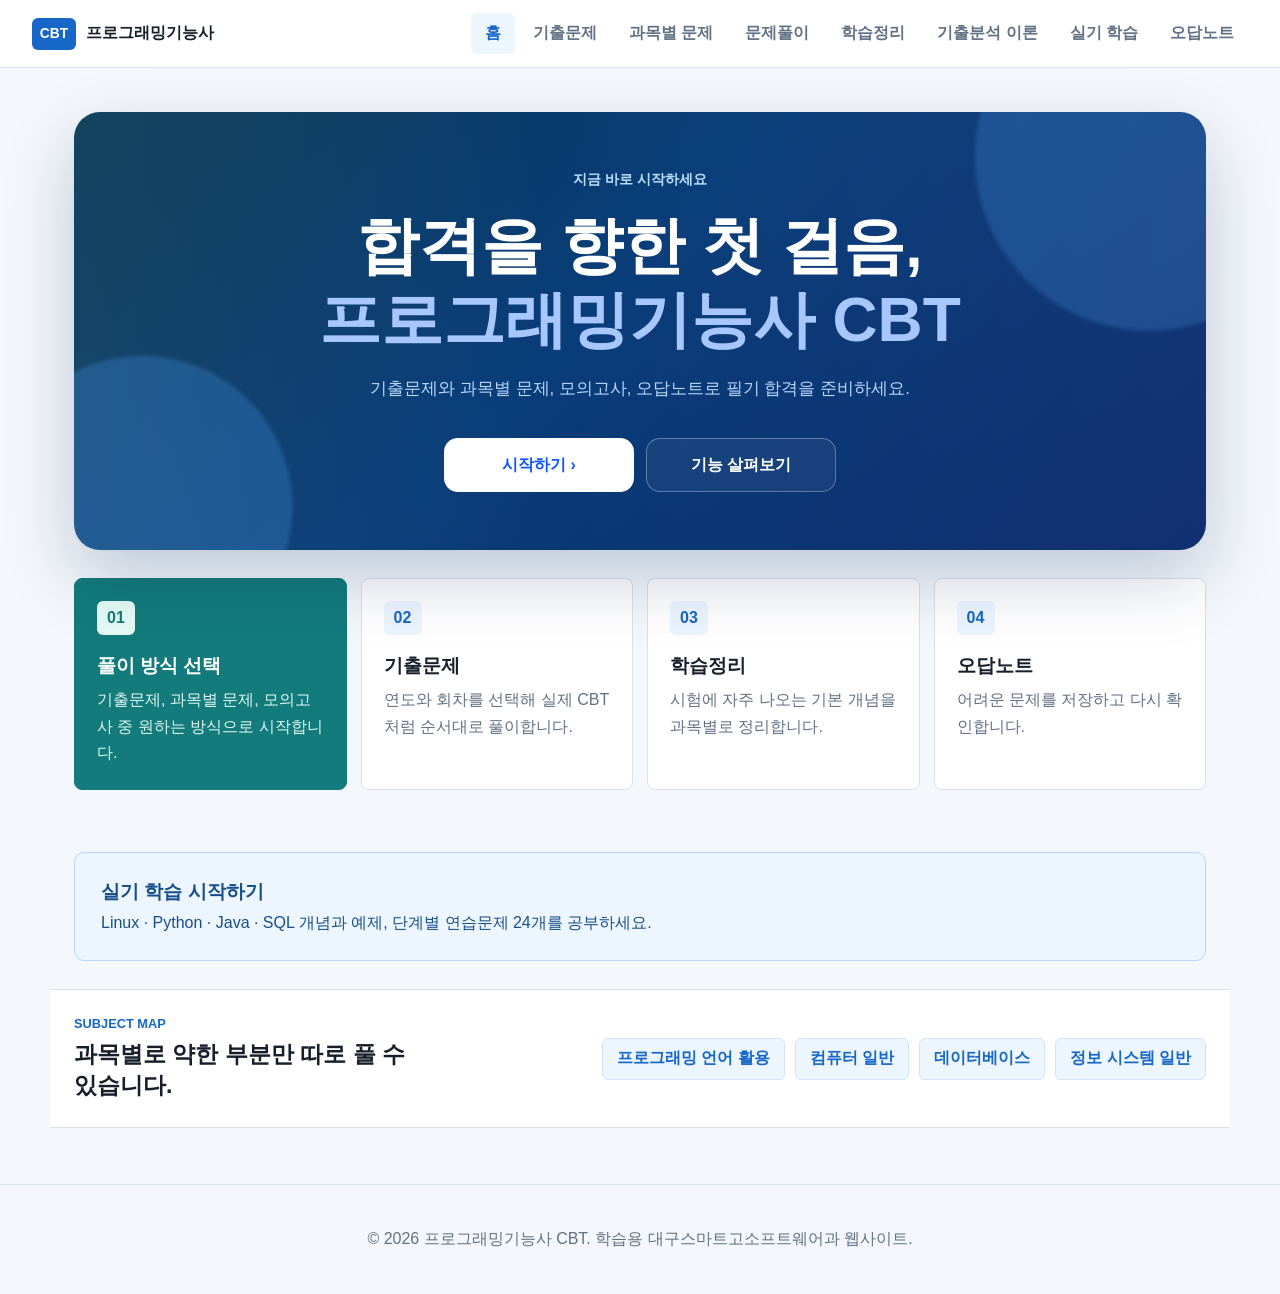
==== commit c3a8cfb9: "Add practical study lessons and classroom exercises" ====
--- a/index.html
+++ b/index.html
@@ -1,83 +1,87 @@
-<!DOCTYPE html>
-<html lang="ko">
-<head>
-  <meta charset="UTF-8" />
-  <meta name="viewport" content="width=device-width, initial-scale=1.0" />
-  <title>프로그래밍기능사 CBT</title>
-  <link rel="stylesheet" href="css/style.css" />
-</head>
-<body>
-  <header class="topbar">
-    <a class="brand" href="index.html">
-      <span class="brand-mark">CBT</span>
-      <span>프로그래밍기능사</span>
-    </a>
-    <button class="icon-button menu-toggle" id="menuToggle" type="button" aria-label="메뉴 열기">☰</button>
-    <nav class="nav" id="navMenu" aria-label="주요 메뉴">
-      <a href="index.html" aria-current="page">홈</a>
-      <a href="pages/exam-list.html">기출문제</a>
-      <a href="pages/subject-list.html">과목별 문제</a>
-      <a href="pages/quiz.html">문제풀이</a>
-      <a href="pages/study.html">학습정리</a>
-      <a href="pages/theory-python.html">기출분석 이론</a>
-      <a href="pages/wrong-note.html">오답노트</a>
-    </nav>
-  </header>
-
-  <main>
-    <section class="landing-hero">
-      <div class="landing-hero-inner">
-        <span class="hero-kicker">지금 바로 시작하세요</span>
-        <h1>합격을 향한 첫 걸음,<br /><strong>프로그래밍기능사 CBT</strong></h1>
-        <p>기출문제와 과목별 문제, 모의고사, 오답노트로 필기 합격을 준비하세요.</p>
-        <div class="landing-actions">
-          <a class="landing-button primary" href="pages/subject-list.html">시작하기 ›</a>
-          <a class="landing-button ghost" href="#features">기능 살펴보기</a>
-        </div>
-      </div>
-    </section>
-
-    <section class="home-modes" id="features">
-      <a class="mode-card primary-mode" href="pages/subject-list.html">
-        <span>01</span>
-        <h2>풀이 방식 선택</h2>
-        <p>기출문제, 과목별 문제, 모의고사 중 원하는 방식으로 시작합니다.</p>
-      </a>
-      <a class="mode-card" href="pages/exam-list.html">
-        <span>02</span>
-        <h2>기출문제</h2>
-        <p>연도와 회차를 선택해 실제 CBT처럼 순서대로 풀이합니다.</p>
-      </a>
-      <a class="mode-card" href="pages/study.html">
-        <span>03</span>
-        <h2>학습정리</h2>
-        <p>시험에 자주 나오는 기본 개념을 과목별로 정리합니다.</p>
-      </a>
-      <a class="mode-card" href="pages/wrong-note.html">
-        <span>04</span>
-        <h2>오답노트</h2>
-        <p>어려운 문제를 저장하고 다시 확인합니다.</p>
-      </a>
-    </section>
-
-    <section class="home-band">
-      <div>
-        <p class="eyebrow">Subject Map</p>
-        <h2>과목별로 약한 부분만 따로 풀 수 있습니다.</h2>
-      </div>
-      <div class="subject-strip">
-        <a href="pages/quiz.html?subject=프로그래밍%20언어%20활용">프로그래밍 언어 활용</a>
-        <a href="pages/quiz.html?subject=컴퓨터%20일반">컴퓨터 일반</a>
-        <a href="pages/quiz.html?subject=데이터베이스">데이터베이스</a>
-        <a href="pages/quiz.html?subject=정보%20시스템%20일반">정보 시스템 일반</a>
-      </div>
-    </section>
-  </main>
-
-  <footer class="footer">
-    <p>© 2026 프로그래밍기능사 CBT. 학습용 대구스마트고소프트웨어과 웹사이트.</p>
-  </footer>
-
-  <script src="js/main.js"></script>
-</body>
-</html>
+<!DOCTYPE html>
+<html lang="ko">
+<head>
+  <meta charset="UTF-8" />
+  <meta name="viewport" content="width=device-width, initial-scale=1.0" />
+  <title>프로그래밍기능사 CBT</title>
+  <link rel="stylesheet" href="css/style.css?v=20260527-2" />
+  <link rel="stylesheet" href="css/practical.css?v=20260929" />
+</head>
+<body>
+  <header class="topbar">
+    <a class="brand" href="index.html">
+      <span class="brand-mark">CBT</span>
+      <span>프로그래밍기능사</span>
+    </a>
+    <button class="icon-button menu-toggle" id="menuToggle" type="button" aria-label="메뉴 열기">☰</button>
+    <nav class="nav" id="navMenu" aria-label="주요 메뉴">
+      <a href="index.html" aria-current="page">홈</a>
+      <a href="pages/exam-list.html">기출문제</a>
+      <a href="pages/subject-list.html">과목별 문제</a>
+      <a href="pages/quiz.html">문제풀이</a>
+      <a href="pages/study.html">학습정리</a>
+      <a href="pages/theory-python.html">기출분석 이론</a>
+      <a href="pages/practical.html">실기 학습</a>
+      <a href="pages/wrong-note.html">오답노트</a>
+    </nav>
+  </header>
+
+  <main>
+    <section class="landing-hero">
+      <div class="landing-hero-inner">
+        <span class="hero-kicker">지금 바로 시작하세요</span>
+        <h1>합격을 향한 첫 걸음,<br /><strong>프로그래밍기능사 CBT</strong></h1>
+        <p>기출문제와 과목별 문제, 모의고사, 오답노트로 필기 합격을 준비하세요.</p>
+        <div class="landing-actions">
+          <a class="landing-button primary" href="pages/subject-list.html">시작하기 ›</a>
+          <a class="landing-button ghost" href="#features">기능 살펴보기</a>
+        </div>
+      </div>
+    </section>
+
+    <section class="home-modes" id="features">
+      <a class="mode-card primary-mode" href="pages/subject-list.html">
+        <span>01</span>
+        <h2>풀이 방식 선택</h2>
+        <p>기출문제, 과목별 문제, 모의고사 중 원하는 방식으로 시작합니다.</p>
+      </a>
+      <a class="mode-card" href="pages/exam-list.html">
+        <span>02</span>
+        <h2>기출문제</h2>
+        <p>연도와 회차를 선택해 실제 CBT처럼 순서대로 풀이합니다.</p>
+      </a>
+      <a class="mode-card" href="pages/study.html">
+        <span>03</span>
+        <h2>학습정리</h2>
+        <p>시험에 자주 나오는 기본 개념을 과목별로 정리합니다.</p>
+      </a>
+      <a class="mode-card" href="pages/wrong-note.html">
+        <span>04</span>
+        <h2>오답노트</h2>
+        <p>어려운 문제를 저장하고 다시 확인합니다.</p>
+      </a>
+    </section>
+
+    <a class="practical-home-link" href="pages/practical.html"><strong>실기 학습 시작하기</strong>Linux · Python · Java · SQL 개념과 예제, 단계별 연습문제 24개를 공부하세요.</a>
+
+    <section class="home-band">
+      <div>
+        <p class="eyebrow">Subject Map</p>
+        <h2>과목별로 약한 부분만 따로 풀 수 있습니다.</h2>
+      </div>
+      <div class="subject-strip">
+        <a href="pages/quiz.html?subject=프로그래밍%20언어%20활용">프로그래밍 언어 활용</a>
+        <a href="pages/quiz.html?subject=컴퓨터%20일반">컴퓨터 일반</a>
+        <a href="pages/quiz.html?subject=데이터베이스">데이터베이스</a>
+        <a href="pages/quiz.html?subject=정보%20시스템%20일반">정보 시스템 일반</a>
+      </div>
+    </section>
+  </main>
+
+  <footer class="footer">
+    <p>© 2026 프로그래밍기능사 CBT. 학습용 대구스마트고소프트웨어과 웹사이트.</p>
+  </footer>
+
+  <script src="js/main.js"></script>
+</body>
+</html>
--- a/css/style.css
+++ b/css/style.css
@@ -1,455 +1,474 @@
-:root {
-  --bg: #f4f7fb;
-  --surface: #ffffff;
-  --surface-2: #eef3f8;
-  --line: #d9e1ea;
-  --text: #17202a;
-  --muted: #627284;
-  --primary: #1667c7;
-  --primary-dark: #0e4f9f;
-  --accent: #149f7f;
-  --danger: #d64c4c;
-  --shadow: 0 18px 48px rgba(23, 32, 42, 0.12);
+:root {
+  --bg: #f4f7fb;
+  --surface: #ffffff;
+  --surface-2: #eef3f8;
+  --line: #d9e1ea;
+  --text: #17202a;
+  --muted: #627284;
+  --primary: #1667c7;
+  --primary-dark: #0e4f9f;
+  --accent: #149f7f;
+  --danger: #d64c4c;
+  --shadow: 0 18px 48px rgba(23, 32, 42, 0.12);
+}
+
+* {
+  box-sizing: border-box;
+}
+
+body {
+  margin: 0;
+  min-height: 100vh;
+  color: var(--text);
+  background: var(--bg);
+  font-family: Arial, "Noto Sans KR", sans-serif;
+}
+
+a {
+  color: inherit;
+  text-decoration: none;
+}
+
+button,
+input {
+  font: inherit;
+}
+
+.topbar {
+  position: sticky;
+  top: 0;
+  z-index: 10;
+  display: flex;
+  align-items: center;
+  justify-content: space-between;
+  min-height: 68px;
+  padding: 0 32px;
+  background: rgba(255, 255, 255, 0.94);
+  border-bottom: 1px solid var(--line);
+  backdrop-filter: blur(16px);
+}
+
+.topbar.compact {
+  position: static;
+}
+
+.brand {
+  display: inline-flex;
+  align-items: center;
+  gap: 10px;
+  font-weight: 800;
+}
+
+.brand-mark {
+  display: inline-grid;
+  width: 44px;
+  height: 32px;
+  place-items: center;
+  color: #fff;
+  background: var(--primary);
+  border-radius: 6px;
+  font-size: 0.86rem;
+}
+
+.nav {
+  display: flex;
+  align-items: center;
+  gap: 4px;
+}
+
+.nav a {
+  padding: 10px 14px;
+  border-radius: 6px;
+  color: var(--muted);
+  font-weight: 700;
+}
+
+.nav a:hover,
+.nav a[aria-current="page"] {
+  color: var(--primary);
+  background: #edf5ff;
+}
+
+.icon-button {
+  border: 0;
+  background: transparent;
+  cursor: pointer;
+}
+
+.menu-toggle {
+  display: none;
+  font-size: 1.4rem;
+}
+
+.hero {
+  display: grid;
+  grid-template-columns: minmax(0, 1.1fr) 420px;
+  gap: 48px;
+  align-items: center;
+  max-width: 1180px;
+  min-height: calc(100vh - 68px);
+  margin: 0 auto;
+  padding: 56px 24px;
+}
+
+.hero-copy h1 {
+  max-width: 760px;
+  margin: 12px 0 18px;
+  font-size: clamp(2.4rem, 6vw, 4.8rem);
+  line-height: 1.05;
+  letter-spacing: 0;
+}
+
+.eyebrow,
+.section-heading p,
+.page-title p {
+  margin: 0;
+  color: var(--primary);
+  font-size: 0.8rem;
+  font-weight: 800;
+  text-transform: uppercase;
+}
+
+.hero-desc {
+  max-width: 640px;
+  margin: 0;
+  color: var(--muted);
+  font-size: 1.1rem;
+  line-height: 1.8;
+}
+
+.actions,
+.quiz-actions {
+  display: flex;
+  flex-wrap: wrap;
+  gap: 10px;
+  margin-top: 28px;
+}
+
+.button {
+  display: inline-flex;
+  align-items: center;
+  justify-content: center;
+  min-height: 44px;
+  padding: 0 18px;
+  border: 1px solid transparent;
+  border-radius: 6px;
+  cursor: pointer;
+  font-weight: 800;
+}
+
+.button.primary {
+  color: #fff;
+  background: var(--primary);
+}
+
+.button.primary:hover {
+  background: var(--primary-dark);
+}
+
+.button.secondary {
+  color: var(--text);
+  background: var(--surface);
+  border-color: var(--line);
+}
+
+.button.full {
+  width: 100%;
+}
+
+.button:disabled {
+  opacity: 0.45;
+  cursor: not-allowed;
+}
+
+.exam-panel,
+.notice-panel {
+  padding: 28px;
+  background: var(--surface);
+  border: 1px solid var(--line);
+  border-radius: 8px;
+  box-shadow: var(--shadow);
+}
+
+.panel-head {
+  display: flex;
+  justify-content: space-between;
+  gap: 16px;
+  color: var(--muted);
+}
+
+.panel-head strong {
+  color: var(--text);
+}
+
+.progress-ring {
+  display: grid;
+  width: 190px;
+  height: 190px;
+  place-items: center;
+  margin: 30px auto;
+  background: conic-gradient(var(--primary) 0 65%, var(--surface-2) 65% 100%);
+  border-radius: 50%;
+}
+
+.progress-ring span {
+  display: grid;
+  width: 132px;
+  height: 132px;
+  place-items: center;
+  background: var(--surface);
+  border-radius: 50%;
+  font-size: 2rem;
+  font-weight: 900;
+}
+
+.panel-grid,
+.score-summary {
+  display: grid;
+  grid-template-columns: repeat(3, 1fr);
+  gap: 10px;
+}
+
+.panel-grid div,
+.score-summary div {
+  padding: 16px;
+  background: var(--surface-2);
+  border-radius: 6px;
+  text-align: center;
+}
+
+.panel-grid strong,
+.score-summary strong {
+  display: block;
+  font-size: 1.45rem;
+}
+
+.panel-grid span,
+.score-summary span {
+  color: var(--muted);
+  font-size: 0.86rem;
+}
+
+.section,
+.page-shell {
+  max-width: 1180px;
+  margin: 0 auto;
+  padding: 64px 24px;
+}
+
+.section-heading,
+.page-title {
+  margin-bottom: 24px;
+  text-align: center;
+}
+
+.section-heading.left {
+  text-align: left;
+}
+
+.section-heading h2,
+.page-title h1 {
+  margin: 8px 0 0;
+  font-size: 2rem;
+}
+
+.quick-grid,
+.study-grid {
+  display: grid;
+  grid-template-columns: repeat(4, 1fr);
+  gap: 16px;
+}
+
+.quick-card,
+.study-card,
+.study-grid article,
+.exam-card,
+.wrong-card,
+.empty-state {
+  background: var(--surface);
+  border: 1px solid var(--line);
+  border-radius: 8px;
+}
+
+.quick-card {
+  display: block;
+  min-height: 210px;
+  padding: 24px;
+}
+
+.quick-card:hover,
+.study-card:hover {
+  border-color: var(--primary);
+  box-shadow: 0 12px 30px rgba(22, 103, 199, 0.12);
+}
+
+.quick-icon {
+  display: inline-grid;
+  width: 42px;
+  height: 42px;
+  place-items: center;
+  color: #fff;
+  background: var(--accent);
+  border-radius: 6px;
+  font-weight: 900;
+}
+
+.quick-card h3,
+.subject-stack span,
+.study-card h2,
+.study-grid h2,
+.exam-card h2,
+.wrong-card h2 {
+  margin: 18px 0 8px;
+  font-size: 1.12rem;
+}
+
+.quick-card p,
+.subject-stack p,
+.study-card p,
+.study-grid p,
+.exam-card p,
+.wrong-card p,
+.notice-panel p {
+  color: var(--muted);
+  line-height: 1.7;
+}
+
+.split-section {
+  display: grid;
+  grid-template-columns: minmax(0, 1fr) 360px;
+  gap: 24px;
+}
+
+.subject-stack {
+  display: grid;
+  gap: 12px;
+}
+
+.subject-stack article {
+  padding: 18px 20px;
+  background: var(--surface);
+  border-left: 4px solid var(--primary);
+  border-radius: 6px;
+}
+
+.subject-stack p {
+  margin: 4px 0 0;
+}
+
+.footer {
+  padding: 28px 24px;
+  color: var(--muted);
+  text-align: center;
+  border-top: 1px solid var(--line);
+}
+
+.exam-list,
+.wrong-list {
+  display: grid;
+  gap: 14px;
+}
+
+.exam-card,
+.wrong-card {
+  display: grid;
+  grid-template-columns: minmax(0, 1fr) auto auto;
+  gap: 20px;
+  align-items: center;
+  padding: 22px;
+}
+
+.exam-label,
+.question-meta span,
+.wrong-card span {
+  display: inline-flex;
+  padding: 6px 10px;
+  color: var(--primary);
+  background: #edf5ff;
+  border-radius: 6px;
+  font-size: 0.82rem;
+  font-weight: 800;
+}
+
+.exam-meta {
+  min-width: 86px;
+  text-align: center;
+}
+
+.exam-meta strong {
+  display: block;
+  font-size: 1.7rem;
+}
+
+.exam-meta span {
+  color: var(--muted);
+  font-size: 0.82rem;
+}
+
+.quiz-layout {
+  display: grid;
+  grid-template-columns: 330px minmax(0, 1fr);
+  min-height: calc(100vh - 68px);
+}
+
+.quiz-side {
+  display: flex;
+  flex-direction: column;
+  gap: 24px;
+  padding: 28px;
+  background: #17202a;
+  color: #fff;
+}
+
+.quiz-side .eyebrow {
+  color: #84c5ff;
+}
+
+.quiz-side h1 {
+  margin: 8px 0 0;
+  font-size: 1.8rem;
+}
+
+.quiz-meter {
+  display: grid;
+  gap: 10px;
+}
+
+.meter-track {
+  height: 10px;
+  overflow: hidden;
+  background: rgba(255, 255, 255, 0.2);
+  border-radius: 999px;
+}
+
+.meter-track span {
+  display: block;
+  width: 0;
+  height: 100%;
+  background: var(--accent);
+}
+
+.quiz-side .score-summary div {
+  background: rgba(255, 255, 255, 0.08);
+}
+
+.quiz-side .score-summary span {
+  color: #c8d4df;
 }
 
-* {
-  box-sizing: border-box;
+.score-summary strong.pass {
+  color: #7ee0a3;
 }
 
-body {
-  margin: 0;
-  min-height: 100vh;
-  color: var(--text);
-  background: var(--bg);
-  font-family: Arial, "Noto Sans KR", sans-serif;
+.score-summary strong.fail {
+  color: #ffb199;
 }
 
-a {
-  color: inherit;
-  text-decoration: none;
-}
-
-button,
-input {
-  font: inherit;
-}
-
-.topbar {
-  position: sticky;
-  top: 0;
-  z-index: 10;
-  display: flex;
-  align-items: center;
-  justify-content: space-between;
-  min-height: 68px;
-  padding: 0 32px;
-  background: rgba(255, 255, 255, 0.94);
-  border-bottom: 1px solid var(--line);
-  backdrop-filter: blur(16px);
-}
-
-.topbar.compact {
-  position: static;
-}
-
-.brand {
-  display: inline-flex;
-  align-items: center;
-  gap: 10px;
-  font-weight: 800;
-}
-
-.brand-mark {
-  display: inline-grid;
-  width: 44px;
-  height: 32px;
-  place-items: center;
-  color: #fff;
-  background: var(--primary);
-  border-radius: 6px;
+.score-rule {
+  margin: -12px 0 0;
+  color: #c8d4df;
   font-size: 0.86rem;
-}
-
-.nav {
-  display: flex;
-  align-items: center;
-  gap: 4px;
-}
-
-.nav a {
-  padding: 10px 14px;
-  border-radius: 6px;
-  color: var(--muted);
-  font-weight: 700;
-}
-
-.nav a:hover,
-.nav a[aria-current="page"] {
-  color: var(--primary);
-  background: #edf5ff;
-}
-
-.icon-button {
-  border: 0;
-  background: transparent;
-  cursor: pointer;
-}
-
-.menu-toggle {
-  display: none;
-  font-size: 1.4rem;
-}
-
-.hero {
-  display: grid;
-  grid-template-columns: minmax(0, 1.1fr) 420px;
-  gap: 48px;
-  align-items: center;
-  max-width: 1180px;
-  min-height: calc(100vh - 68px);
-  margin: 0 auto;
-  padding: 56px 24px;
-}
-
-.hero-copy h1 {
-  max-width: 760px;
-  margin: 12px 0 18px;
-  font-size: clamp(2.4rem, 6vw, 4.8rem);
-  line-height: 1.05;
-  letter-spacing: 0;
-}
-
-.eyebrow,
-.section-heading p,
-.page-title p {
-  margin: 0;
-  color: var(--primary);
-  font-size: 0.8rem;
-  font-weight: 800;
-  text-transform: uppercase;
-}
-
-.hero-desc {
-  max-width: 640px;
-  margin: 0;
-  color: var(--muted);
-  font-size: 1.1rem;
-  line-height: 1.8;
-}
-
-.actions,
-.quiz-actions {
-  display: flex;
-  flex-wrap: wrap;
-  gap: 10px;
-  margin-top: 28px;
-}
-
-.button {
-  display: inline-flex;
-  align-items: center;
-  justify-content: center;
-  min-height: 44px;
-  padding: 0 18px;
-  border: 1px solid transparent;
-  border-radius: 6px;
-  cursor: pointer;
-  font-weight: 800;
-}
-
-.button.primary {
-  color: #fff;
-  background: var(--primary);
-}
-
-.button.primary:hover {
-  background: var(--primary-dark);
-}
-
-.button.secondary {
-  color: var(--text);
-  background: var(--surface);
-  border-color: var(--line);
-}
-
-.button.full {
-  width: 100%;
-}
-
-.button:disabled {
-  opacity: 0.45;
-  cursor: not-allowed;
-}
-
-.exam-panel,
-.notice-panel {
-  padding: 28px;
-  background: var(--surface);
-  border: 1px solid var(--line);
-  border-radius: 8px;
-  box-shadow: var(--shadow);
-}
-
-.panel-head {
-  display: flex;
-  justify-content: space-between;
-  gap: 16px;
-  color: var(--muted);
-}
-
-.panel-head strong {
-  color: var(--text);
-}
-
-.progress-ring {
-  display: grid;
-  width: 190px;
-  height: 190px;
-  place-items: center;
-  margin: 30px auto;
-  background: conic-gradient(var(--primary) 0 65%, var(--surface-2) 65% 100%);
-  border-radius: 50%;
-}
-
-.progress-ring span {
-  display: grid;
-  width: 132px;
-  height: 132px;
-  place-items: center;
-  background: var(--surface);
-  border-radius: 50%;
-  font-size: 2rem;
-  font-weight: 900;
-}
-
-.panel-grid,
-.score-summary {
-  display: grid;
-  grid-template-columns: repeat(3, 1fr);
-  gap: 10px;
-}
-
-.panel-grid div,
-.score-summary div {
-  padding: 16px;
-  background: var(--surface-2);
-  border-radius: 6px;
-  text-align: center;
-}
-
-.panel-grid strong,
-.score-summary strong {
-  display: block;
-  font-size: 1.45rem;
-}
-
-.panel-grid span,
-.score-summary span {
-  color: var(--muted);
-  font-size: 0.86rem;
-}
-
-.section,
-.page-shell {
-  max-width: 1180px;
-  margin: 0 auto;
-  padding: 64px 24px;
-}
-
-.section-heading,
-.page-title {
-  margin-bottom: 24px;
-  text-align: center;
-}
-
-.section-heading.left {
-  text-align: left;
-}
-
-.section-heading h2,
-.page-title h1 {
-  margin: 8px 0 0;
-  font-size: 2rem;
-}
-
-.quick-grid,
-.study-grid {
-  display: grid;
-  grid-template-columns: repeat(4, 1fr);
-  gap: 16px;
-}
-
-.quick-card,
-.study-grid article,
-.exam-card,
-.wrong-card,
-.empty-state {
-  background: var(--surface);
-  border: 1px solid var(--line);
-  border-radius: 8px;
-}
-
-.quick-card {
-  display: block;
-  min-height: 210px;
-  padding: 24px;
-}
-
-.quick-card:hover {
-  border-color: var(--primary);
-  box-shadow: 0 12px 30px rgba(22, 103, 199, 0.12);
-}
-
-.quick-icon {
-  display: inline-grid;
-  width: 42px;
-  height: 42px;
-  place-items: center;
-  color: #fff;
-  background: var(--accent);
-  border-radius: 6px;
-  font-weight: 900;
-}
-
-.quick-card h3,
-.subject-stack span,
-.study-grid h2,
-.exam-card h2,
-.wrong-card h2 {
-  margin: 18px 0 8px;
-  font-size: 1.12rem;
-}
-
-.quick-card p,
-.subject-stack p,
-.study-grid p,
-.exam-card p,
-.wrong-card p,
-.notice-panel p {
-  color: var(--muted);
-  line-height: 1.7;
-}
-
-.split-section {
-  display: grid;
-  grid-template-columns: minmax(0, 1fr) 360px;
-  gap: 24px;
-}
-
-.subject-stack {
-  display: grid;
-  gap: 12px;
-}
-
-.subject-stack article {
-  padding: 18px 20px;
-  background: var(--surface);
-  border-left: 4px solid var(--primary);
-  border-radius: 6px;
-}
-
-.subject-stack p {
-  margin: 4px 0 0;
-}
-
-.footer {
-  padding: 28px 24px;
-  color: var(--muted);
-  text-align: center;
-  border-top: 1px solid var(--line);
-}
-
-.exam-list,
-.wrong-list {
-  display: grid;
-  gap: 14px;
-}
-
-.exam-card,
-.wrong-card {
-  display: grid;
-  grid-template-columns: minmax(0, 1fr) auto auto;
-  gap: 20px;
-  align-items: center;
-  padding: 22px;
-}
-
-.exam-label,
-.question-meta span,
-.wrong-card span {
-  display: inline-flex;
-  padding: 6px 10px;
-  color: var(--primary);
-  background: #edf5ff;
-  border-radius: 6px;
-  font-size: 0.82rem;
-  font-weight: 800;
-}
-
-.exam-meta {
-  min-width: 86px;
-  text-align: center;
-}
-
-.exam-meta strong {
-  display: block;
-  font-size: 1.7rem;
-}
-
-.exam-meta span {
-  color: var(--muted);
-  font-size: 0.82rem;
-}
-
-.quiz-layout {
-  display: grid;
-  grid-template-columns: 330px minmax(0, 1fr);
-  min-height: calc(100vh - 68px);
-}
-
-.quiz-side {
-  display: flex;
-  flex-direction: column;
-  gap: 24px;
-  padding: 28px;
-  background: #17202a;
-  color: #fff;
-}
-
-.quiz-side .eyebrow {
-  color: #84c5ff;
-}
-
-.quiz-side h1 {
-  margin: 8px 0 0;
-  font-size: 1.8rem;
-}
-
-.quiz-meter {
-  display: grid;
-  gap: 10px;
-}
-
-.meter-track {
-  height: 10px;
-  overflow: hidden;
-  background: rgba(255, 255, 255, 0.2);
-  border-radius: 999px;
-}
-
-.meter-track span {
-  display: block;
-  width: 0;
-  height: 100%;
-  background: var(--accent);
-}
-
-.quiz-side .score-summary div {
-  background: rgba(255, 255, 255, 0.08);
-}
-
-.quiz-side .score-summary span {
-  color: #c8d4df;
+  line-height: 1.5;
 }
 
 .number-board {
@@ -457,196 +476,247 @@
   grid-template-columns: repeat(5, 1fr);
   gap: 8px;
 }
-
-.number-board button {
-  height: 38px;
-  color: #fff;
-  background: rgba(255, 255, 255, 0.1);
-  border: 1px solid rgba(255, 255, 255, 0.18);
-  border-radius: 6px;
-  cursor: pointer;
+
+.number-board button {
+  height: 38px;
+  color: #fff;
+  background: rgba(255, 255, 255, 0.1);
+  border: 1px solid rgba(255, 255, 255, 0.18);
+  border-radius: 6px;
+  cursor: pointer;
+}
+
+.number-board button.unsolved {
+  color: #d8e2ec;
+  background: #26313d;
+  border-color: #4a5664;
+}
+
+.number-board button.solved {
+  color: #ffffff;
+  background: #149f7f;
+  border-color: #41d4b2;
+  box-shadow: inset 0 0 0 1px rgba(255, 255, 255, 0.18);
+}
+
+.number-board button.correct {
+  color: #ffffff;
+  background: #15946f;
+  border-color: #48d6b1;
+  box-shadow: inset 0 0 0 1px rgba(255, 255, 255, 0.22);
+}
+
+.number-board button.wrong {
+  color: #ffffff;
+  background: #c2414b;
+  border-color: #ff8b94;
+  box-shadow: inset 0 0 0 1px rgba(255, 255, 255, 0.18);
+}
+
+.number-board button.active {
+  background: var(--primary);
+  border-color: #84c5ff;
+  box-shadow: 0 0 0 2px rgba(132, 197, 255, 0.28);
+}
+
+.number-board button.active.solved {
+  background: linear-gradient(135deg, var(--primary) 0 58%, var(--accent) 58% 100%);
+}
+
+.number-board button.active.correct {
+  background: linear-gradient(135deg, var(--primary) 0 48%, #15946f 48% 100%);
+}
+
+.number-board button.active.wrong {
+  background: linear-gradient(135deg, var(--primary) 0 48%, #c2414b 48% 100%);
+}
+
+.quiz-main {
+  display: flex;
+  flex-direction: column;
+  justify-content: center;
+  gap: 16px;
+  padding: 32px;
+}
+
+.question-card {
+  padding: 30px;
+  background: var(--surface);
+  border: 1px solid var(--line);
+  border-radius: 8px;
+  box-shadow: var(--shadow);
+}
+
+.question-meta {
+  display: flex;
+  flex-wrap: wrap;
+  gap: 8px;
+  margin-bottom: 18px;
+}
+
+.question-card h2 {
+  margin: 0 0 24px;
+  font-size: 1.45rem;
+  line-height: 1.55;
+  white-space: pre-wrap;
+}
+
+.question-media {
+  margin: -4px 0 24px;
+}
+
+.question-media img {
+  display: block;
+  max-width: min(100%, 760px);
+  height: auto;
+  padding: 12px;
+  background: #fff;
+  border: 1px solid var(--line);
+  border-radius: 8px;
+}
+
+.choice-list {
+  display: grid;
+  gap: 10px;
+}
+
+.choice {
+  display: grid;
+  grid-template-columns: 38px minmax(0, 1fr);
+  gap: 12px;
+  align-items: center;
+  width: 100%;
+  min-height: 58px;
+  padding: 10px 14px;
+  background: var(--surface);
+  border: 1px solid var(--line);
+  border-radius: 6px;
+  cursor: pointer;
+  text-align: left;
+}
+
+.choice span {
+  display: grid;
+  width: 34px;
+  height: 34px;
+  place-items: center;
+  background: var(--surface-2);
+  border-radius: 6px;
+  font-weight: 900;
+}
+
+.choice.selected {
+  border-color: var(--primary);
+  background: #edf5ff;
+}
+
+.choice.correct {
+  border-color: var(--accent);
+  background: #eaf8f4;
+}
+
+.choice.wrong {
+  border-color: var(--danger);
+  background: #fff0f0;
+}
+
+.answer-box {
+  margin-top: 18px;
+  padding: 18px;
+  background: var(--surface-2);
+  border-radius: 6px;
+}
+
+.answer-box p {
+  margin: 8px 0 0;
+  color: var(--muted);
+  line-height: 1.6;
+}
+
+.hidden {
+  display: none;
+}
+
+.study-grid {
+  grid-template-columns: repeat(2, 1fr);
+}
+
+.study-grid article,
+.study-card,
+.empty-state {
+  padding: 24px;
+}
+
+.study-card {
+  display: flex;
+  flex-direction: column;
+  min-height: 188px;
+}
+
+.study-card .text-link {
+  margin-top: auto;
+}
+
+.wrong-card {
+  grid-template-columns: minmax(0, 1fr) auto;
+}
+
+.subject-practice-grid {
+  display: grid;
+  gap: 14px;
+}
+
+.subject-practice-card {
+  display: grid;
+  grid-template-columns: minmax(0, 1fr) auto auto;
+  gap: 20px;
+  align-items: center;
+  padding: 22px;
+  background: var(--surface);
+  border: 1px solid var(--line);
+  border-radius: 8px;
+}
+
+.subject-practice-card h2 {
+  margin: 18px 0 8px;
+  font-size: 1.2rem;
+}
+
+.subject-practice-card p {
+  margin: 0;
+  color: var(--muted);
+  line-height: 1.7;
+}
+
+.subject-practice-card small {
+  display: block;
+  margin-top: 10px;
+  color: var(--muted);
+}
+
+.page-desc {
+  max-width: 720px;
+  margin: 12px auto 0;
+  color: var(--muted);
+  line-height: 1.7;
+  text-transform: none;
+  font-size: 1rem;
+  font-weight: 400;
+}
+
+.text-link {
+  display: inline-flex;
+  margin-top: 10px;
+  color: var(--primary);
+  font-weight: 800;
+}
+
+.theory-shell {
+  max-width: 1220px;
 }
 
-.number-board button.unsolved {
-  color: #d8e2ec;
-  background: #26313d;
-  border-color: #4a5664;
-}
-
-.number-board button.solved {
-  color: #ffffff;
-  background: #149f7f;
-  border-color: #41d4b2;
-  box-shadow: inset 0 0 0 1px rgba(255, 255, 255, 0.18);
-}
-
-.number-board button.active {
-  background: var(--primary);
-  border-color: #84c5ff;
-  box-shadow: 0 0 0 2px rgba(132, 197, 255, 0.28);
-}
-
-.number-board button.active.solved {
-  background: linear-gradient(135deg, var(--primary) 0 58%, var(--accent) 58% 100%);
-}
-
-.quiz-main {
-  display: flex;
-  flex-direction: column;
-  justify-content: center;
-  gap: 16px;
-  padding: 32px;
-}
-
-.question-card {
-  padding: 30px;
-  background: var(--surface);
-  border: 1px solid var(--line);
-  border-radius: 8px;
-  box-shadow: var(--shadow);
-}
-
-.question-meta {
-  display: flex;
-  flex-wrap: wrap;
-  gap: 8px;
-  margin-bottom: 18px;
-}
-
-.question-card h2 {
-  margin: 0 0 24px;
-  font-size: 1.45rem;
-  line-height: 1.55;
-  white-space: pre-wrap;
-}
-
-.choice-list {
-  display: grid;
-  gap: 10px;
-}
-
-.choice {
-  display: grid;
-  grid-template-columns: 38px minmax(0, 1fr);
-  gap: 12px;
-  align-items: center;
-  width: 100%;
-  min-height: 58px;
-  padding: 10px 14px;
-  background: var(--surface);
-  border: 1px solid var(--line);
-  border-radius: 6px;
-  cursor: pointer;
-  text-align: left;
-}
-
-.choice span {
-  display: grid;
-  width: 34px;
-  height: 34px;
-  place-items: center;
-  background: var(--surface-2);
-  border-radius: 6px;
-  font-weight: 900;
-}
-
-.choice.selected {
-  border-color: var(--primary);
-  background: #edf5ff;
-}
-
-.choice.correct {
-  border-color: var(--accent);
-  background: #eaf8f4;
-}
-
-.choice.wrong {
-  border-color: var(--danger);
-  background: #fff0f0;
-}
-
-.answer-box {
-  margin-top: 18px;
-  padding: 18px;
-  background: var(--surface-2);
-  border-radius: 6px;
-}
-
-.answer-box p {
-  margin: 8px 0 0;
-  color: var(--muted);
-  line-height: 1.6;
-}
-
-.hidden {
-  display: none;
-}
-
-.study-grid {
-  grid-template-columns: repeat(2, 1fr);
-}
-
-.study-grid article,
-.empty-state {
-  padding: 24px;
-}
-
-.wrong-card {
-  grid-template-columns: minmax(0, 1fr) auto;
-}
-
-.subject-practice-grid {
-  display: grid;
-  gap: 14px;
-}
-
-.subject-practice-card {
-  display: grid;
-  grid-template-columns: minmax(0, 1fr) auto auto;
-  gap: 20px;
-  align-items: center;
-  padding: 22px;
-  background: var(--surface);
-  border: 1px solid var(--line);
-  border-radius: 8px;
-}
-
-.subject-practice-card h2 {
-  margin: 18px 0 8px;
-  font-size: 1.2rem;
-}
-
-.subject-practice-card p {
-  margin: 0;
-  color: var(--muted);
-  line-height: 1.7;
-}
-
-.subject-practice-card small {
-  display: block;
-  margin-top: 10px;
-  color: var(--muted);
-}
-
-.page-desc {
-  max-width: 720px;
-  margin: 12px auto 0;
-  color: var(--muted);
-  line-height: 1.7;
-  text-transform: none;
-  font-size: 1rem;
-  font-weight: 400;
-}
-
-.text-link {
-  display: inline-flex;
-  margin-top: 10px;
-  color: var(--primary);
-  font-weight: 800;
-}
-
-.theory-shell {
-  max-width: 1220px;
+.theory-shell .page-title {
+  margin-left: 244px;
 }
 
 .theory-layout {
@@ -654,57 +724,63 @@
   grid-template-columns: 220px minmax(0, 1fr);
   gap: 24px;
   align-items: start;
-}
-
-.theory-toc {
-  position: sticky;
-  top: 88px;
-  display: grid;
-  gap: 6px;
-  padding: 14px;
-  background: var(--surface);
-  border: 1px solid var(--line);
-  border-radius: 8px;
-}
-
-.theory-toc a {
-  padding: 10px 12px;
-  color: var(--muted);
-  border-radius: 6px;
-  font-weight: 800;
-}
-
-.theory-toc a:hover {
-  color: var(--primary);
-  background: #edf5ff;
-}
-
-.theory-content {
-  display: grid;
-  gap: 18px;
-}
-
-.theory-section {
-  padding: 28px;
-  background: var(--surface);
-  border: 1px solid var(--line);
-  border-radius: 8px;
-}
-
-.chapter-label {
-  display: inline-grid;
-  width: 42px;
-  height: 34px;
-  place-items: center;
-  color: #fff;
-  background: #8d67a8;
-  border-radius: 6px;
-  font-weight: 900;
-}
-
+}
+
+.theory-toc {
+  position: sticky;
+  top: 88px;
+  display: grid;
+  gap: 6px;
+  padding: 14px;
+  background: var(--surface);
+  border: 1px solid var(--line);
+  border-radius: 8px;
+}
+
+.theory-toc a {
+  padding: 10px 12px;
+  color: var(--muted);
+  border-radius: 6px;
+  font-weight: 800;
+}
+
+.theory-toc a:hover {
+  color: var(--primary);
+  background: #edf5ff;
+}
+
+.theory-content {
+  display: grid;
+  gap: 18px;
+}
+
+.theory-section {
+  padding: 28px;
+  background: var(--surface);
+  border: 1px solid var(--line);
+  border-radius: 8px;
+}
+
+.chapter-label {
+  display: inline-grid;
+  width: 42px;
+  height: 34px;
+  place-items: center;
+  color: #fff;
+  background: #8d67a8;
+  border-radius: 6px;
+  font-weight: 900;
+}
+
 .theory-section h2 {
   margin: 16px 0 10px;
   font-size: 1.45rem;
+}
+
+.theory-section h3 {
+  margin: 28px 0 10px;
+  font-size: 1.08rem;
+  color: var(--text);
 }
 
 .theory-section p,
@@ -712,656 +788,666 @@
   color: var(--muted);
   line-height: 1.75;
 }
-
-.theory-section pre {
-  overflow-x: auto;
-  margin: 18px 0 0;
-  padding: 18px;
-  background: #f0f3f6;
-  border: 1px solid var(--line);
-  border-radius: 6px;
-}
-
-.theory-section code {
-  color: #17202a;
-  font-family: Consolas, "Courier New", monospace;
-  line-height: 1.6;
-}
-
-.note-box,
-.tip-box {
-  margin-top: 16px;
-  padding: 16px;
-  border-radius: 6px;
-}
-
-.note-box {
-  background: #edf5ff;
-  border-left: 4px solid var(--primary);
-}
-
-.tip-box {
-  background: #f6effa;
-  border-left: 4px solid #8d67a8;
-}
-
-.note-box p,
-.tip-box p {
-  margin: 6px 0 0;
-}
-
-.table-wrap {
-  overflow-x: auto;
-  margin-top: 16px;
-}
-
-.table-wrap table {
-  width: 100%;
-  border-collapse: collapse;
-  min-width: 520px;
-  background: var(--surface);
-}
-
-.table-wrap th,
-.table-wrap td {
-  padding: 12px 14px;
-  border: 1px solid var(--line);
-  text-align: left;
-  vertical-align: top;
-}
-
-.table-wrap th {
-  background: var(--surface-2);
-}
-
-.exam-point-grid {
-  display: grid;
-  grid-template-columns: repeat(2, 1fr);
-  gap: 12px;
-  margin-top: 16px;
-}
-
-.exam-point-grid div {
-  padding: 16px;
-  background: var(--surface-2);
-  border-radius: 6px;
-}
-
-.exam-point-grid strong {
-  display: block;
-  margin-bottom: 6px;
-}
-
-.mode-shell {
-  max-width: 1380px;
-}
-
-.mode-panel {
-  padding: 24px 0 8px;
-}
-
-.mode-title {
-  margin-bottom: 28px;
-  text-align: center;
-}
-
-.mode-title p {
-  margin: 0;
-  color: var(--primary);
-  font-size: 0.82rem;
-  font-weight: 900;
-  text-transform: uppercase;
-}
-
-.mode-title h1 {
-  margin: 8px 0 0;
-  font-size: 2rem;
-}
-
-.exam-info-table {
-  display: grid;
-  width: 100%;
-  overflow: hidden;
-  border-bottom: 1px solid #cfe1e1;
-}
-
-.table-row {
-  display: grid;
-  grid-template-columns: 1fr 3fr 1fr 1fr;
-  min-height: 52px;
-  align-items: center;
-}
-
-.table-row span {
-  display: grid;
-  min-height: 52px;
-  place-items: center;
-  padding: 12px;
-  border-right: 1px solid #d5e4e4;
-  border-bottom: 1px solid #d5e4e4;
-  text-align: center;
-}
-
-.table-row span:last-child {
-  border-right: 0;
-}
-
-.table-head span {
-  color: #fff;
-  background: #18b889;
-  font-size: 1.08rem;
-  font-weight: 900;
-}
-
-.table-row:not(.table-head) span:first-child {
-  background: #dceeed;
-}
-
-.pass-score {
-  grid-row: span 3;
-  color: var(--muted);
-  font-size: 1.1rem;
-}
-
-.mobile-only {
-  display: none !important;
-}
-
-.mode-form {
-  display: grid;
-  gap: 14px;
-  max-width: 980px;
-  margin: 36px 0 0;
-}
-
-.mode-option {
-  display: flex;
-  flex-wrap: wrap;
-  gap: 12px;
-  align-items: center;
-  min-height: 34px;
-  color: var(--muted);
-  font-size: 1rem;
-}
-
-.mode-option input {
-  width: 18px;
-  height: 18px;
-  accent-color: #0c9b7f;
-}
-
-.mode-option strong {
-  color: #10a779;
-  font-size: 1.05rem;
-}
-
-.mode-option select {
-  min-width: 210px;
-  height: 36px;
-  padding: 0 10px;
-  color: var(--text);
-  background: #fff;
-  border: 1px solid var(--line);
-  border-radius: 4px;
-}
-
-.mode-option select:disabled {
-  opacity: 0.45;
-}
-
-.mode-start {
-  justify-self: center;
-  min-width: 260px;
-  min-height: 58px;
-  margin-top: 36px;
-  color: #fff;
-  background: #137b7b;
-  border-radius: 20px;
-  font-size: 1.25rem;
-}
-
-.mode-start:hover {
-  background: #0f6969;
-}
-
-.home-hero {
-  display: grid;
-  grid-template-columns: minmax(0, 1fr) 420px;
-  gap: 28px;
-  align-items: stretch;
-  max-width: 1180px;
-  margin: 0 auto;
-  padding: 64px 24px 26px;
-}
-
-.home-copy {
-  display: flex;
-  flex-direction: column;
-  justify-content: center;
-  min-height: 410px;
-}
-
-.home-copy h1 {
-  max-width: 820px;
-  margin: 12px 0 18px;
-  color: var(--text);
-  font-size: clamp(2.35rem, 5vw, 4.35rem);
-  line-height: 1.08;
-  letter-spacing: 0;
-}
-
-.home-status {
-  display: flex;
-  flex-direction: column;
-  justify-content: space-between;
-  min-height: 410px;
-  padding: 24px;
-  background: var(--surface);
-  border: 1px solid var(--line);
-  border-radius: 8px;
-  box-shadow: var(--shadow);
-}
-
-.status-head {
-  display: flex;
-  justify-content: space-between;
-  gap: 16px;
-  align-items: flex-start;
-}
-
-.status-head span {
-  display: block;
-  margin-bottom: 6px;
-  color: var(--muted);
-}
-
-.status-head strong {
-  font-size: 1.1rem;
-}
-
-.status-head a {
-  display: inline-flex;
-  min-width: 58px;
-  min-height: 36px;
-  align-items: center;
-  justify-content: center;
-  color: #fff;
-  background: var(--primary);
-  border-radius: 6px;
-  font-weight: 800;
-}
-
-.status-main {
-  display: grid;
-  gap: 22px;
-}
-
-.compact-ring {
-  width: 170px;
-  height: 170px;
-  margin: 10px auto 0;
-}
-
-.compact-ring span {
-  width: 116px;
-  height: 116px;
-  font-size: 1.8rem;
-}
-
-.status-list {
-  display: grid;
-  grid-template-columns: repeat(3, 1fr);
-  gap: 10px;
-}
-
-.status-list div {
-  min-height: 92px;
-  padding: 14px 10px;
-  background: var(--surface-2);
-  border-radius: 6px;
-  text-align: center;
-}
-
-.status-list strong {
-  display: block;
-  font-size: 1.5rem;
-}
-
-.status-list span {
-  color: var(--muted);
-  font-size: 0.86rem;
-}
-
-.home-modes {
-  display: grid;
-  grid-template-columns: repeat(4, 1fr);
-  gap: 14px;
-  max-width: 1180px;
-  margin: 0 auto;
-  padding: 0 24px 42px;
-}
-
-.mode-card {
-  min-height: 180px;
-  padding: 22px;
-  background: var(--surface);
-  border: 1px solid var(--line);
-  border-radius: 8px;
-}
-
-.mode-card:hover {
-  border-color: var(--primary);
-  box-shadow: 0 12px 30px rgba(22, 103, 199, 0.12);
-}
-
-.mode-card span {
-  display: inline-grid;
-  width: 38px;
-  height: 34px;
-  place-items: center;
-  color: var(--primary);
-  background: #edf5ff;
-  border-radius: 6px;
-  font-weight: 900;
-}
-
-.mode-card h2 {
-  margin: 18px 0 8px;
-  font-size: 1.18rem;
-}
-
-.mode-card p {
-  margin: 0;
-  color: var(--muted);
-  line-height: 1.65;
-}
-
-.primary-mode {
-  color: #fff;
-  background: #137b7b;
-  border-color: #137b7b;
-}
-
-.primary-mode span {
-  color: #137b7b;
-  background: #e5fbf5;
-}
-
-.primary-mode p {
-  color: #dff7f2;
-}
-
-.home-band {
-  display: grid;
-  grid-template-columns: minmax(0, 360px) minmax(0, 1fr);
-  gap: 24px;
-  align-items: center;
-  max-width: 1180px;
-  margin: 0 auto 56px;
-  padding: 26px 24px;
-  background: var(--surface);
-  border-top: 1px solid var(--line);
-  border-bottom: 1px solid var(--line);
-}
-
-.home-band h2 {
-  margin: 8px 0 0;
-  font-size: 1.45rem;
-}
-
-.subject-strip {
-  display: flex;
-  flex-wrap: wrap;
-  gap: 10px;
-  justify-content: flex-end;
-}
-
-.subject-strip a {
-  display: inline-flex;
-  min-height: 42px;
-  align-items: center;
-  padding: 0 14px;
-  color: var(--primary);
-  background: #edf5ff;
-  border: 1px solid #cfe4ff;
-  border-radius: 6px;
-  font-weight: 800;
-}
-
-.landing-hero {
-  max-width: 1180px;
-  margin: 0 auto;
-  padding: 44px 24px 28px;
-}
-
-.landing-hero-inner {
-  position: relative;
-  display: grid;
-  min-height: 390px;
-  place-items: center;
-  overflow: hidden;
-  padding: 58px 32px;
-  color: #fff;
-  background:
-    radial-gradient(circle at 6% 90%, rgba(52, 128, 205, 0.35) 0 13%, transparent 13.5%),
-    radial-gradient(circle at 95% 10%, rgba(62, 136, 216, 0.28) 0 15%, transparent 15.5%),
-    linear-gradient(135deg, #073a55 0%, #093d79 46%, #08276b 100%);
-  border-radius: 26px;
-  box-shadow: 0 28px 70px rgba(6, 38, 91, 0.22);
-  text-align: center;
-}
-
-.landing-hero-inner::before {
-  position: absolute;
-  inset: 0;
-  content: "";
-  background: linear-gradient(90deg, rgba(255, 255, 255, 0.05), transparent 42%, rgba(255, 255, 255, 0.04));
-  pointer-events: none;
-}
-
-.hero-kicker {
-  position: relative;
-  color: #b8dfff;
-  font-size: 0.9rem;
-  font-weight: 900;
-}
-
-.landing-hero h1 {
-  position: relative;
-  margin: 20px 0 18px;
-  font-size: clamp(2.1rem, 5vw, 3.9rem);
-  line-height: 1.18;
-  letter-spacing: 0;
-}
-
-.landing-hero h1 strong {
-  color: #a9c7ff;
-  font-weight: 900;
-}
-
-.landing-hero p {
-  position: relative;
-  max-width: 760px;
-  margin: 0;
-  color: #b9d9ff;
-  line-height: 1.8;
-  font-size: 1.05rem;
-}
-
-.landing-actions {
-  position: relative;
-  display: flex;
-  flex-wrap: wrap;
-  justify-content: center;
-  gap: 12px;
-  margin-top: 34px;
-}
-
-.landing-button {
-  display: inline-flex;
-  min-width: 190px;
-  min-height: 54px;
-  align-items: center;
-  justify-content: center;
-  padding: 0 24px;
-  border-radius: 14px;
-  font-weight: 900;
-}
-
-.landing-button.primary {
-  color: #0f55ff;
-  background: #fff;
-}
-
-.landing-button.ghost {
-  color: #fff;
-  border: 1px solid rgba(255, 255, 255, 0.3);
-  background: rgba(255, 255, 255, 0.05);
-}
-
-.landing-button:hover {
-  transform: translateY(-1px);
-}
-
-@media (max-width: 920px) {
-  .topbar {
-    padding: 0 18px;
-  }
-
-  .menu-toggle {
-    display: block;
-  }
-
-  .nav {
-    position: absolute;
-    top: 68px;
-    right: 18px;
-    left: 18px;
-    display: none;
-    flex-direction: column;
-    align-items: stretch;
-    padding: 12px;
-    background: var(--surface);
-    border: 1px solid var(--line);
-    border-radius: 8px;
-    box-shadow: var(--shadow);
-  }
-
-  .nav.open {
-    display: flex;
-  }
-
-  .desktop-only {
-    display: none;
-  }
-
-  .hero,
-  .landing-hero,
-  .home-hero,
-  .home-band,
-  .split-section,
-  .quiz-layout,
-  .theory-layout {
-    grid-template-columns: 1fr;
-  }
-
-  .home-copy,
-  .home-status {
-    min-height: auto;
-  }
-
-  .home-modes {
-    grid-template-columns: repeat(2, 1fr);
-  }
-
-  .subject-strip {
-    justify-content: flex-start;
-  }
-
+
+.theory-section pre {
+  overflow-x: auto;
+  margin: 18px 0 0;
+  padding: 18px;
+  background: #f0f3f6;
+  border: 1px solid var(--line);
+  border-radius: 6px;
+}
+
+.theory-section code {
+  color: #17202a;
+  font-family: Consolas, "Courier New", monospace;
+  line-height: 1.6;
+}
+
+.note-box,
+.tip-box {
+  margin-top: 16px;
+  padding: 16px;
+  border-radius: 6px;
+}
+
+.note-box {
+  background: #edf5ff;
+  border-left: 4px solid var(--primary);
+}
+
+.tip-box {
+  background: #f6effa;
+  border-left: 4px solid #8d67a8;
+}
+
+.note-box p,
+.tip-box p {
+  margin: 6px 0 0;
+}
+
+.table-wrap {
+  overflow-x: auto;
+  margin-top: 16px;
+}
+
+.table-wrap table {
+  width: 100%;
+  border-collapse: collapse;
+  min-width: 520px;
+  background: var(--surface);
+}
+
+.table-wrap th,
+.table-wrap td {
+  padding: 12px 14px;
+  border: 1px solid var(--line);
+  text-align: left;
+  vertical-align: top;
+}
+
+.table-wrap th {
+  background: var(--surface-2);
+}
+
+.exam-point-grid {
+  display: grid;
+  grid-template-columns: repeat(2, 1fr);
+  gap: 12px;
+  margin-top: 16px;
+}
+
+.exam-point-grid div {
+  padding: 16px;
+  background: var(--surface-2);
+  border-radius: 6px;
+}
+
+.exam-point-grid strong {
+  display: block;
+  margin-bottom: 6px;
+}
+
+.mode-shell {
+  max-width: 1380px;
+}
+
+.mode-panel {
+  padding: 24px 0 8px;
+}
+
+.mode-title {
+  margin-bottom: 28px;
+  text-align: center;
+}
+
+.mode-title p {
+  margin: 0;
+  color: var(--primary);
+  font-size: 0.82rem;
+  font-weight: 900;
+  text-transform: uppercase;
+}
+
+.mode-title h1 {
+  margin: 8px 0 0;
+  font-size: 2rem;
+}
+
+.exam-info-table {
+  display: grid;
+  width: 100%;
+  overflow: hidden;
+  border-bottom: 1px solid #cfe1e1;
+}
+
+.table-row {
+  display: grid;
+  grid-template-columns: 1fr 3fr 1fr 1fr;
+  min-height: 52px;
+  align-items: center;
+}
+
+.table-row span {
+  display: grid;
+  min-height: 52px;
+  place-items: center;
+  padding: 12px;
+  border-right: 1px solid #d5e4e4;
+  border-bottom: 1px solid #d5e4e4;
+  text-align: center;
+}
+
+.table-row span:last-child {
+  border-right: 0;
+}
+
+.table-head span {
+  color: #fff;
+  background: #18b889;
+  font-size: 1.08rem;
+  font-weight: 900;
+}
+
+.table-row:not(.table-head) span:first-child {
+  background: #dceeed;
+}
+
+.pass-score {
+  grid-row: span 3;
+  color: var(--muted);
+  font-size: 1.1rem;
+}
+
+.mobile-only {
+  display: none !important;
+}
+
+.mode-form {
+  display: grid;
+  gap: 14px;
+  max-width: 980px;
+  margin: 36px 0 0;
+}
+
+.mode-option {
+  display: flex;
+  flex-wrap: wrap;
+  gap: 12px;
+  align-items: center;
+  min-height: 34px;
+  color: var(--muted);
+  font-size: 1rem;
+}
+
+.mode-option input {
+  width: 18px;
+  height: 18px;
+  accent-color: #0c9b7f;
+}
+
+.mode-option strong {
+  color: #10a779;
+  font-size: 1.05rem;
+}
+
+.mode-option select {
+  min-width: 210px;
+  height: 36px;
+  padding: 0 10px;
+  color: var(--text);
+  background: #fff;
+  border: 1px solid var(--line);
+  border-radius: 4px;
+}
+
+.mode-option select:disabled {
+  opacity: 0.45;
+}
+
+.mode-start {
+  justify-self: center;
+  min-width: 260px;
+  min-height: 58px;
+  margin-top: 36px;
+  color: #fff;
+  background: #137b7b;
+  border-radius: 20px;
+  font-size: 1.25rem;
+}
+
+.mode-start:hover {
+  background: #0f6969;
+}
+
+.home-hero {
+  display: grid;
+  grid-template-columns: minmax(0, 1fr) 420px;
+  gap: 28px;
+  align-items: stretch;
+  max-width: 1180px;
+  margin: 0 auto;
+  padding: 64px 24px 26px;
+}
+
+.home-copy {
+  display: flex;
+  flex-direction: column;
+  justify-content: center;
+  min-height: 410px;
+}
+
+.home-copy h1 {
+  max-width: 820px;
+  margin: 12px 0 18px;
+  color: var(--text);
+  font-size: clamp(2.35rem, 5vw, 4.35rem);
+  line-height: 1.08;
+  letter-spacing: 0;
+}
+
+.home-status {
+  display: flex;
+  flex-direction: column;
+  justify-content: space-between;
+  min-height: 410px;
+  padding: 24px;
+  background: var(--surface);
+  border: 1px solid var(--line);
+  border-radius: 8px;
+  box-shadow: var(--shadow);
+}
+
+.status-head {
+  display: flex;
+  justify-content: space-between;
+  gap: 16px;
+  align-items: flex-start;
+}
+
+.status-head span {
+  display: block;
+  margin-bottom: 6px;
+  color: var(--muted);
+}
+
+.status-head strong {
+  font-size: 1.1rem;
+}
+
+.status-head a {
+  display: inline-flex;
+  min-width: 58px;
+  min-height: 36px;
+  align-items: center;
+  justify-content: center;
+  color: #fff;
+  background: var(--primary);
+  border-radius: 6px;
+  font-weight: 800;
+}
+
+.status-main {
+  display: grid;
+  gap: 22px;
+}
+
+.compact-ring {
+  width: 170px;
+  height: 170px;
+  margin: 10px auto 0;
+}
+
+.compact-ring span {
+  width: 116px;
+  height: 116px;
+  font-size: 1.8rem;
+}
+
+.status-list {
+  display: grid;
+  grid-template-columns: repeat(3, 1fr);
+  gap: 10px;
+}
+
+.status-list div {
+  min-height: 92px;
+  padding: 14px 10px;
+  background: var(--surface-2);
+  border-radius: 6px;
+  text-align: center;
+}
+
+.status-list strong {
+  display: block;
+  font-size: 1.5rem;
+}
+
+.status-list span {
+  color: var(--muted);
+  font-size: 0.86rem;
+}
+
+.home-modes {
+  display: grid;
+  grid-template-columns: repeat(4, 1fr);
+  gap: 14px;
+  max-width: 1180px;
+  margin: 0 auto;
+  padding: 0 24px 42px;
+}
+
+.mode-card {
+  min-height: 180px;
+  padding: 22px;
+  background: var(--surface);
+  border: 1px solid var(--line);
+  border-radius: 8px;
+}
+
+.mode-card:hover {
+  border-color: var(--primary);
+  box-shadow: 0 12px 30px rgba(22, 103, 199, 0.12);
+}
+
+.mode-card span {
+  display: inline-grid;
+  width: 38px;
+  height: 34px;
+  place-items: center;
+  color: var(--primary);
+  background: #edf5ff;
+  border-radius: 6px;
+  font-weight: 900;
+}
+
+.mode-card h2 {
+  margin: 18px 0 8px;
+  font-size: 1.18rem;
+}
+
+.mode-card p {
+  margin: 0;
+  color: var(--muted);
+  line-height: 1.65;
+}
+
+.primary-mode {
+  color: #fff;
+  background: #137b7b;
+  border-color: #137b7b;
+}
+
+.primary-mode span {
+  color: #137b7b;
+  background: #e5fbf5;
+}
+
+.primary-mode p {
+  color: #dff7f2;
+}
+
+.home-band {
+  display: grid;
+  grid-template-columns: minmax(0, 360px) minmax(0, 1fr);
+  gap: 24px;
+  align-items: center;
+  max-width: 1180px;
+  margin: 0 auto 56px;
+  padding: 26px 24px;
+  background: var(--surface);
+  border-top: 1px solid var(--line);
+  border-bottom: 1px solid var(--line);
+}
+
+.home-band h2 {
+  margin: 8px 0 0;
+  font-size: 1.45rem;
+}
+
+.subject-strip {
+  display: flex;
+  flex-wrap: wrap;
+  gap: 10px;
+  justify-content: flex-end;
+}
+
+.subject-strip a {
+  display: inline-flex;
+  min-height: 42px;
+  align-items: center;
+  padding: 0 14px;
+  color: var(--primary);
+  background: #edf5ff;
+  border: 1px solid #cfe4ff;
+  border-radius: 6px;
+  font-weight: 800;
+}
+
+.landing-hero {
+  max-width: 1180px;
+  margin: 0 auto;
+  padding: 44px 24px 28px;
+}
+
+.landing-hero-inner {
+  position: relative;
+  display: grid;
+  min-height: 390px;
+  place-items: center;
+  overflow: hidden;
+  padding: 58px 32px;
+  color: #fff;
+  background:
+    radial-gradient(circle at 6% 90%, rgba(52, 128, 205, 0.35) 0 13%, transparent 13.5%),
+    radial-gradient(circle at 95% 10%, rgba(62, 136, 216, 0.28) 0 15%, transparent 15.5%),
+    linear-gradient(135deg, #073a55 0%, #093d79 46%, #08276b 100%);
+  border-radius: 26px;
+  box-shadow: 0 28px 70px rgba(6, 38, 91, 0.22);
+  text-align: center;
+}
+
+.landing-hero-inner::before {
+  position: absolute;
+  inset: 0;
+  content: "";
+  background: linear-gradient(90deg, rgba(255, 255, 255, 0.05), transparent 42%, rgba(255, 255, 255, 0.04));
+  pointer-events: none;
+}
+
+.hero-kicker {
+  position: relative;
+  color: #b8dfff;
+  font-size: 0.9rem;
+  font-weight: 900;
+}
+
+.landing-hero h1 {
+  position: relative;
+  margin: 20px 0 18px;
+  font-size: clamp(2.1rem, 5vw, 3.9rem);
+  line-height: 1.18;
+  letter-spacing: 0;
+}
+
+.landing-hero h1 strong {
+  color: #a9c7ff;
+  font-weight: 900;
+}
+
+.landing-hero p {
+  position: relative;
+  max-width: 760px;
+  margin: 0;
+  color: #b9d9ff;
+  line-height: 1.8;
+  font-size: 1.05rem;
+}
+
+.landing-actions {
+  position: relative;
+  display: flex;
+  flex-wrap: wrap;
+  justify-content: center;
+  gap: 12px;
+  margin-top: 34px;
+}
+
+.landing-button {
+  display: inline-flex;
+  min-width: 190px;
+  min-height: 54px;
+  align-items: center;
+  justify-content: center;
+  padding: 0 24px;
+  border-radius: 14px;
+  font-weight: 900;
+}
+
+.landing-button.primary {
+  color: #0f55ff;
+  background: #fff;
+}
+
+.landing-button.ghost {
+  color: #fff;
+  border: 1px solid rgba(255, 255, 255, 0.3);
+  background: rgba(255, 255, 255, 0.05);
+}
+
+.landing-button:hover {
+  transform: translateY(-1px);
+}
+
+@media (max-width: 920px) {
+  .topbar {
+    padding: 0 18px;
+  }
+
+  .menu-toggle {
+    display: block;
+  }
+
+  .nav {
+    position: absolute;
+    top: 68px;
+    right: 18px;
+    left: 18px;
+    display: none;
+    flex-direction: column;
+    align-items: stretch;
+    padding: 12px;
+    background: var(--surface);
+    border: 1px solid var(--line);
+    border-radius: 8px;
+    box-shadow: var(--shadow);
+  }
+
+  .nav.open {
+    display: flex;
+  }
+
+  .desktop-only {
+    display: none;
+  }
+
+  .hero,
+  .landing-hero,
+  .home-hero,
+  .home-band,
+  .split-section,
+  .quiz-layout,
+  .theory-layout {
+    grid-template-columns: 1fr;
+  }
+
+  .home-copy,
+  .home-status {
+    min-height: auto;
+  }
+
+  .home-modes {
+    grid-template-columns: repeat(2, 1fr);
+  }
+
+  .subject-strip {
+    justify-content: flex-start;
+  }
+
   .theory-toc {
     position: static;
     grid-template-columns: repeat(2, 1fr);
   }
 
+  .theory-shell .page-title {
+    margin-left: 0;
+  }
+
   .hero {
     min-height: auto;
   }
+
+  .quick-grid,
+  .study-grid {
+    grid-template-columns: repeat(2, 1fr);
+  }
+
+  .table-row {
+    grid-template-columns: 1fr 1.5fr 1fr;
+  }
+
+  .table-row span:nth-child(4) {
+    display: none;
+  }
+
+  .mobile-only {
+    display: grid !important;
+  }
+
+  .quiz-side {
+    min-height: auto;
+  }
+}
+
+@media (max-width: 640px) {
+  .hero,
+  .section,
+  .page-shell,
+  .quiz-main {
+    padding: 36px 16px;
+  }
+
+  .quick-grid,
+  .study-grid,
+  .home-modes,
+  .panel-grid,
+  .score-summary,
+  .status-list {
+    grid-template-columns: 1fr;
+  }
+
+  .exam-card,
+  .wrong-card,
+  .subject-practice-card,
+  .exam-point-grid {
+    grid-template-columns: 1fr;
+  }
+
+  .quiz-actions {
+    display: grid;
+    grid-template-columns: 1fr 1fr;
+  }
+
+  .mode-option {
+    align-items: flex-start;
+  }
+
+  .mode-option select {
+    width: 100%;
+  }
+
+  .mode-start {
+    width: 100%;
+    min-width: 0;
+  }
+
+  .landing-hero {
+    padding: 26px 16px 22px;
+  }
+
+  .landing-hero-inner {
+    min-height: 430px;
+    padding: 44px 20px;
+    border-radius: 18px;
+  }
+
+  .landing-button {
+    width: 100%;
+  }
+}
 
-  .quick-grid,
-  .study-grid {
-    grid-template-columns: repeat(2, 1fr);
-  }
-
-  .table-row {
-    grid-template-columns: 1fr 1.5fr 1fr;
-  }
-
-  .table-row span:nth-child(4) {
-    display: none;
-  }
-
-  .mobile-only {
-    display: grid !important;
-  }
-
-  .quiz-side {
-    min-height: auto;
-  }
+/* Allow the additional practical-study menu to fit medium desktop screens. */
+@media (min-width: 921px) and (max-width: 1250px) {
+  .topbar { flex-wrap: wrap; justify-content: center; gap: 6px 24px; padding-top: 10px; padding-bottom: 10px; }
+  .nav { flex-wrap: wrap; justify-content: center; }
 }
-
-@media (max-width: 640px) {
-  .hero,
-  .section,
-  .page-shell,
-  .quiz-main {
-    padding: 36px 16px;
-  }
-
-  .quick-grid,
-  .study-grid,
-  .home-modes,
-  .panel-grid,
-  .score-summary,
-  .status-list {
-    grid-template-columns: 1fr;
-  }
-
-  .exam-card,
-  .wrong-card,
-  .subject-practice-card,
-  .exam-point-grid {
-    grid-template-columns: 1fr;
-  }
-
-  .quiz-actions {
-    display: grid;
-    grid-template-columns: 1fr 1fr;
-  }
-
-  .mode-option {
-    align-items: flex-start;
-  }
-
-  .mode-option select {
-    width: 100%;
-  }
-
-  .mode-start {
-    width: 100%;
-    min-width: 0;
-  }
-
-  .landing-hero {
-    padding: 26px 16px 22px;
-  }
-
-  .landing-hero-inner {
-    min-height: 430px;
-    padding: 44px 20px;
-    border-radius: 18px;
-  }
-
-  .landing-button {
-    width: 100%;
-  }
-}
--- a/css/practical.css
+++ b/css/practical.css
@@ -0,0 +1,5 @@
+.practice-shell{max-width:1240px;margin:0 auto;padding:36px 24px 64px}.practice-heading{display:flex;justify-content:space-between;align-items:center;gap:20px;margin-bottom:28px}.practice-heading h1{font-size:2rem;margin:8px 0}.practice-heading p{color:var(--muted);line-height:1.7;margin:0}.practice-label{color:var(--primary);font-size:.875rem;font-weight:800}.practice-summary{background:#e9f2ff;border:1px solid #cbdff8;border-radius:12px;padding:16px 22px;white-space:nowrap}.practice-summary strong{font-size:1.7rem;color:var(--primary)}.practice-layout{display:grid;grid-template-columns:270px minmax(0,1fr);gap:24px;align-items:start}.practice-sidebar{background:#fff;border:1px solid var(--line);border-radius:12px;padding:20px}.practice-sidebar h2{font-size:1rem;margin:0 0 16px}.lesson-nav{display:grid;gap:8px}.lesson-nav button{text-align:left;display:flex;align-items:center;gap:10px;width:100%;padding:12px 10px;border:1px solid transparent;background:transparent;border-radius:8px;cursor:pointer;color:var(--text);font-size:.9rem;line-height:1.5}.lesson-nav button:hover{background:var(--surface-2)}.lesson-nav button[aria-current="true"]{background:#edf5ff;border-color:#bdd7f7;color:#0e4f9f;font-weight:700}.lesson-number{color:var(--muted);font-size:.8rem}.lesson-nav small{display:block;font-weight:400;color:var(--muted);font-size:.8rem}.practice-note{font-size:.875rem;line-height:1.7;color:var(--muted)}.practice-panel{min-width:0}.lesson-heading{background:#133e70;color:#fff;border-radius:12px;padding:26px 28px}.lesson-heading h2{margin:8px 0 12px;font-size:1.6rem}.lesson-heading p{margin:0;line-height:1.7;color:#deebff}.lesson-heading span{font-size:.875rem;color:#bad6ff}.practice-tabs{display:flex;gap:8px;margin:20px 0}.practice-tabs button{flex:1;padding:13px 8px;border:1px solid var(--line);background:#fff;border-radius:8px;cursor:pointer;color:var(--muted);font-weight:700}.practice-tabs button[aria-selected="true"]{background:var(--primary);border-color:var(--primary);color:white}.practice-content{background:#fff;border:1px solid var(--line);border-radius:12px;padding:28px;min-height:340px}.practice-content h3{margin:0 0 12px;font-size:1.15rem}.concept{padding:0 0 22px;margin:0 0 22px;border-bottom:1px solid var(--line)}.concept:last-of-type{border-bottom:0;margin-bottom:4px}.concept p,.practice-content p{line-height:1.8}.concept p{margin:0;color:#435368}.practice-code{background:#10243b;color:#e1eeff;border-radius:8px;padding:20px;overflow:auto;line-height:1.8;font-size:.95rem;tab-size:4;white-space:pre;max-width:100%}.trace-steps{padding-left:26px;line-height:1.8}.trace-steps li{padding:8px 0}.practice-content button,.practice-content textarea{font:inherit}.practice-actions{display:flex;gap:10px;flex-wrap:wrap;margin-top:20px}.practice-button{padding:11px 18px;border:1px solid #c0d2e7;border-radius:7px;background:#fff;color:#184d86;font-weight:700;cursor:pointer;min-height:44px}.practice-button.primary{background:var(--primary);border-color:var(--primary);color:#fff}.practice-button:disabled{opacity:.55;cursor:default}.practice-button:hover:not(:disabled){filter:brightness(.96)}.question-count{color:var(--primary);font-size:.875rem;font-weight:700}.answer-label{display:block;font-weight:700;margin:20px 0 8px}.answer-input{display:block;width:100%;min-height:82px;resize:vertical;border:1px solid #a5b9d2;border-radius:7px;padding:12px;color:var(--text);background:#fff;font-size:1rem}.answer-help{font-size:.875rem;color:var(--muted);margin:8px 0}.answer-feedback{padding:16px 18px;margin:18px 0 0;border-radius:8px;background:#edf5ff;line-height:1.75;border-left:4px solid var(--primary)}.answer-feedback.correct{background:#ecf8f2;border-color:#19734c}.answer-feedback.incorrect{background:#fff4e9;border-color:#ad5800}.answer-feedback code{white-space:pre-wrap;font-size:1rem;font-weight:700}.question-navigation{display:flex;justify-content:space-between;gap:12px;border-top:1px solid var(--line);margin-top:24px;padding-top:20px}.source-note{font-size:.875rem;line-height:1.8;color:var(--muted);margin:20px 0}.practice-shell :focus-visible{outline:3px solid #f5a524;outline-offset:3px}.practice-content [hidden]{display:none}.practice-footer{margin-top:30px;color:var(--muted);font-size:.875rem}.storage-notice{color:#8c4100;font-size:.875rem;line-height:1.6}.practical-home-link{display:block;max-width:1132px;margin:20px auto 28px;padding:22px 26px;border:1px solid #b9d6f4;border-radius:10px;background:#edf5ff;color:#164f89;line-height:1.8}.practical-home-link strong{display:block;font-size:1.2rem}.topbar{flex-wrap:wrap}.topbar .brand{padding:12px 0}
+@media(max-width:920px){.practice-layout{grid-template-columns:1fr}.lesson-nav{grid-template-columns:repeat(2,minmax(0,1fr))}.practice-sidebar{padding:16px}.practice-heading{align-items:flex-start}.practice-heading h1{font-size:1.75rem}.practical-home-link{margin:20px 24px}.practice-heading p{max-width:540px}}
+@media(max-width:540px){.practice-shell{padding:24px 16px 40px}.practice-heading{display:block}.practice-summary{margin-top:16px;display:inline-block;padding:10px 16px}.practice-content{padding:20px 16px}.lesson-heading{padding:22px 18px}.lesson-heading h2{font-size:1.3rem}.lesson-nav button{padding:10px 6px;font-size:.875rem}.practice-tabs{gap:5px}.practice-tabs button{font-size:.875rem;padding:12px 4px}.practice-code{padding:14px;font-size:.875rem}.practice-actions{gap:8px}.practice-button{padding:10px 13px}.practical-home-link{margin:20px 16px}.practice-heading p{font-size:.95rem}}
+
+.practice-sidebar summary{font-weight:700;cursor:pointer;line-height:1.6}.practice-sidebar details[open] summary{margin-bottom:16px}.lesson-nav button{word-break:keep-all}.practice-heading h1{word-break:keep-all}
